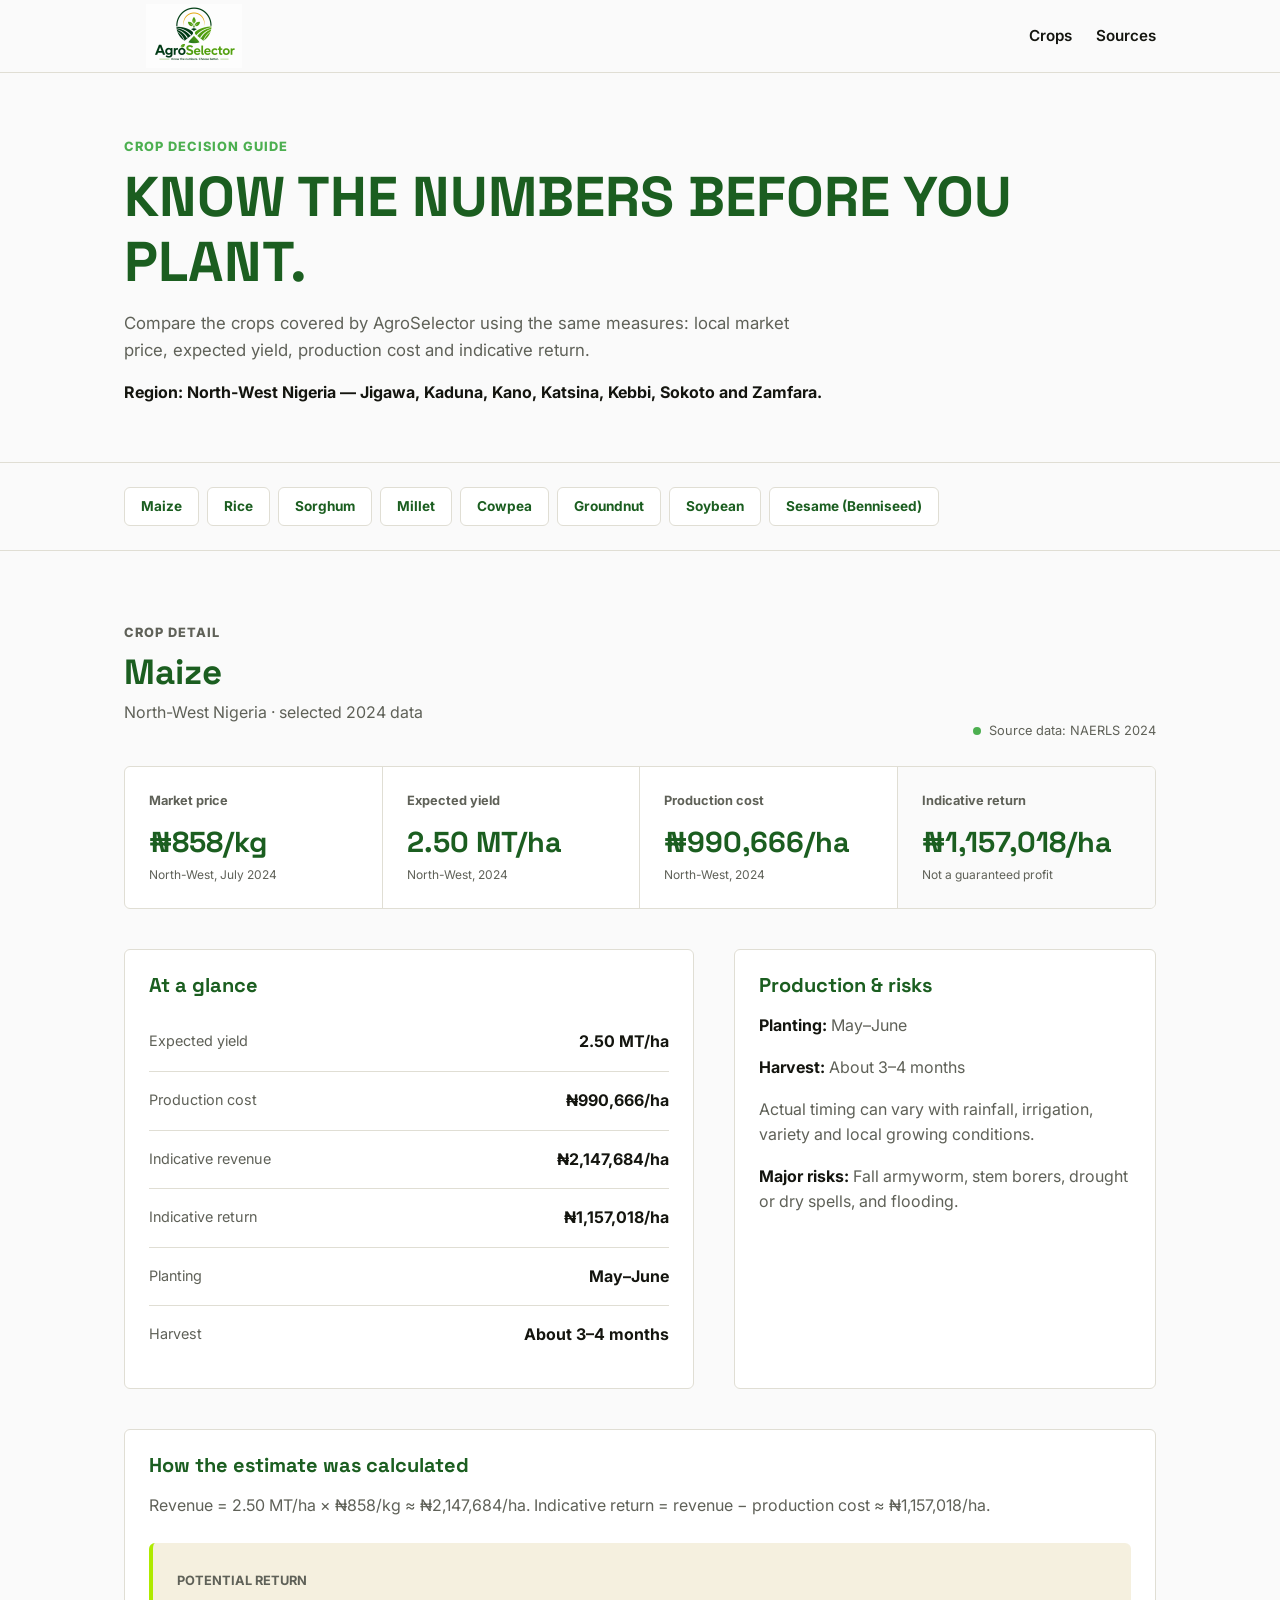
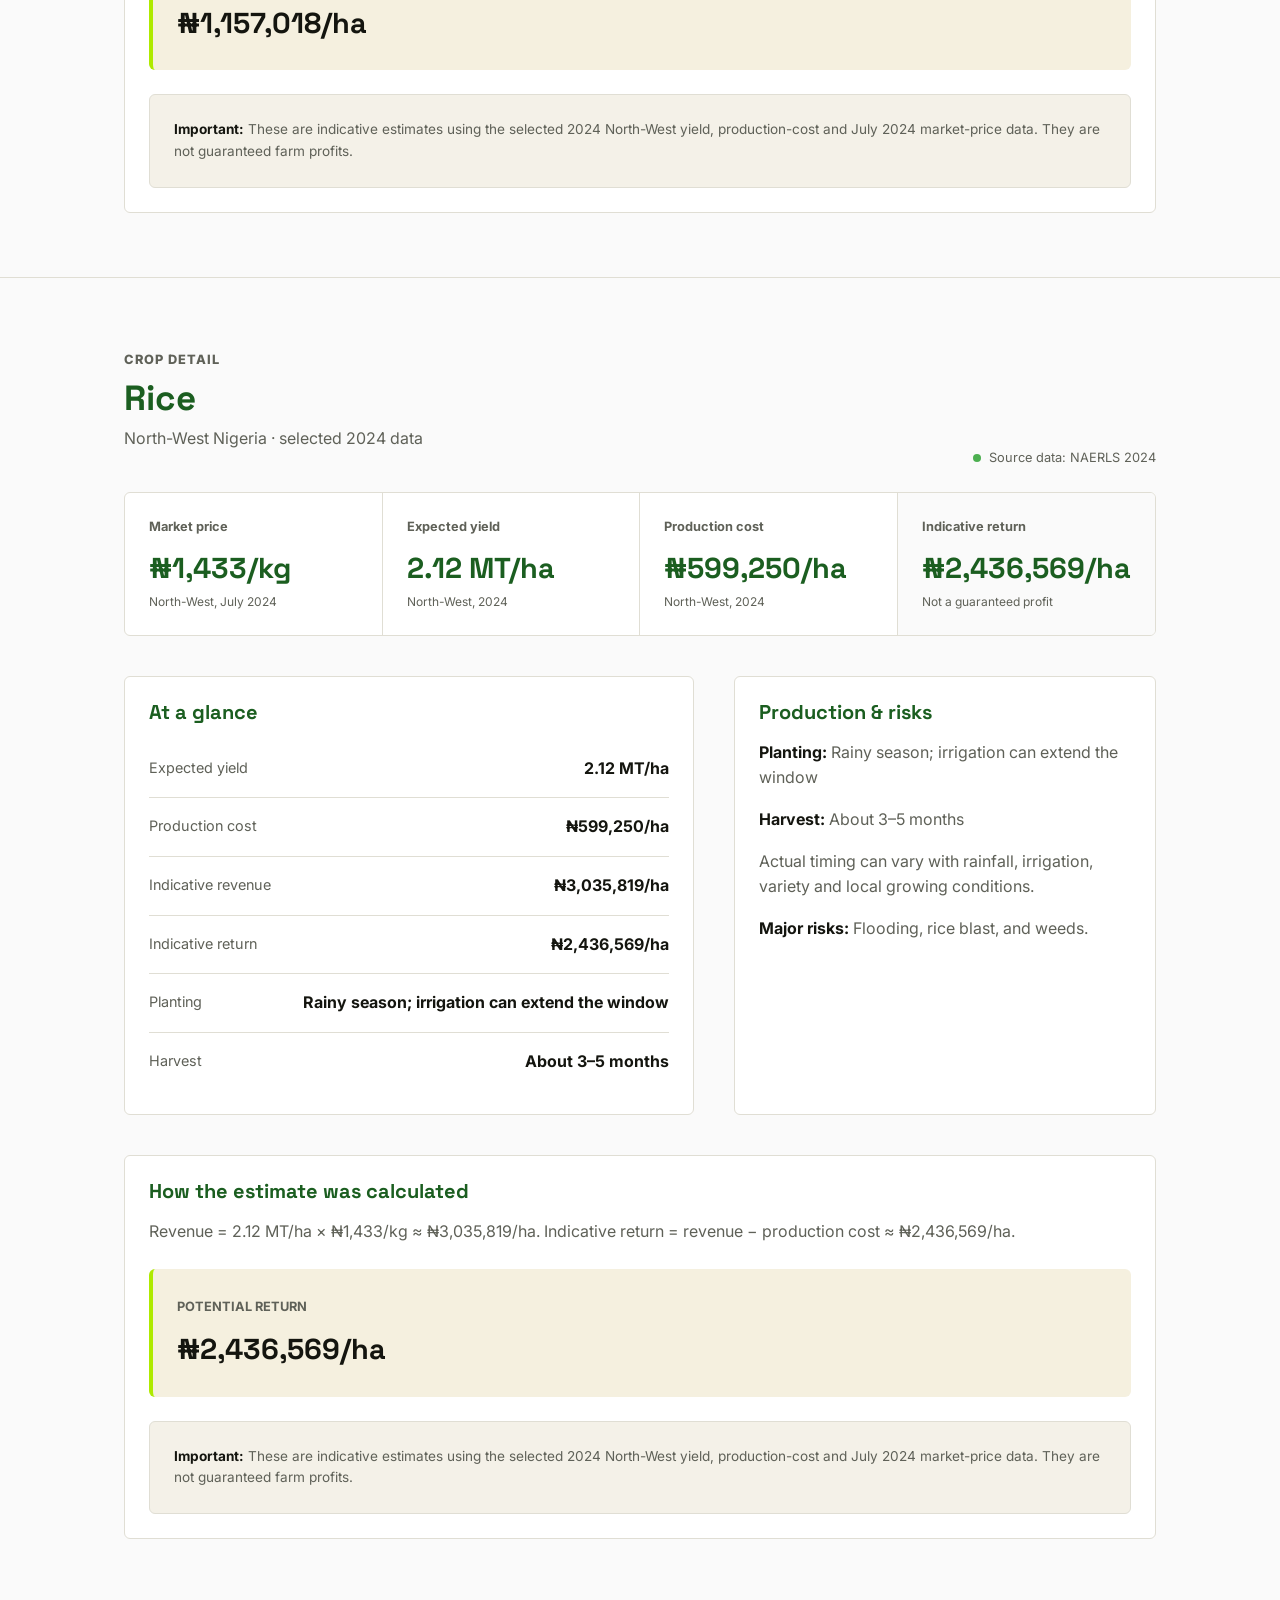
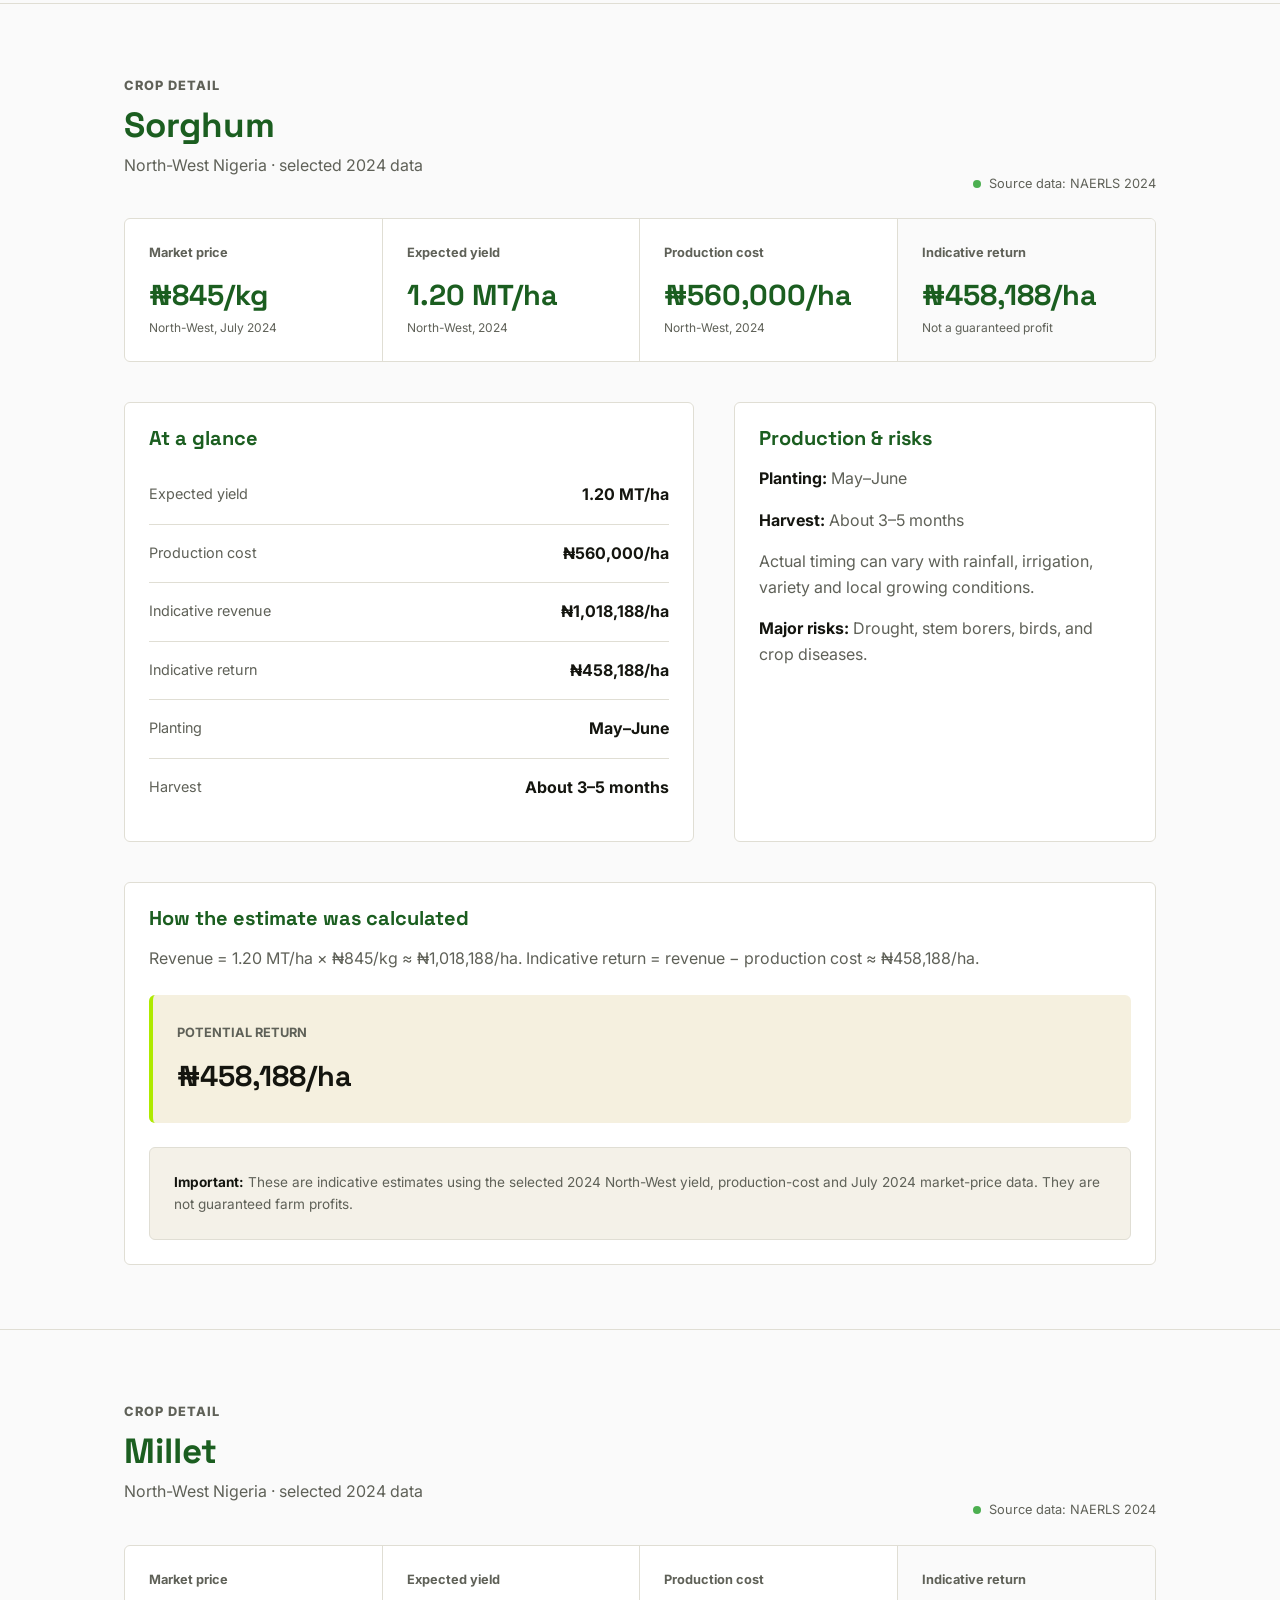
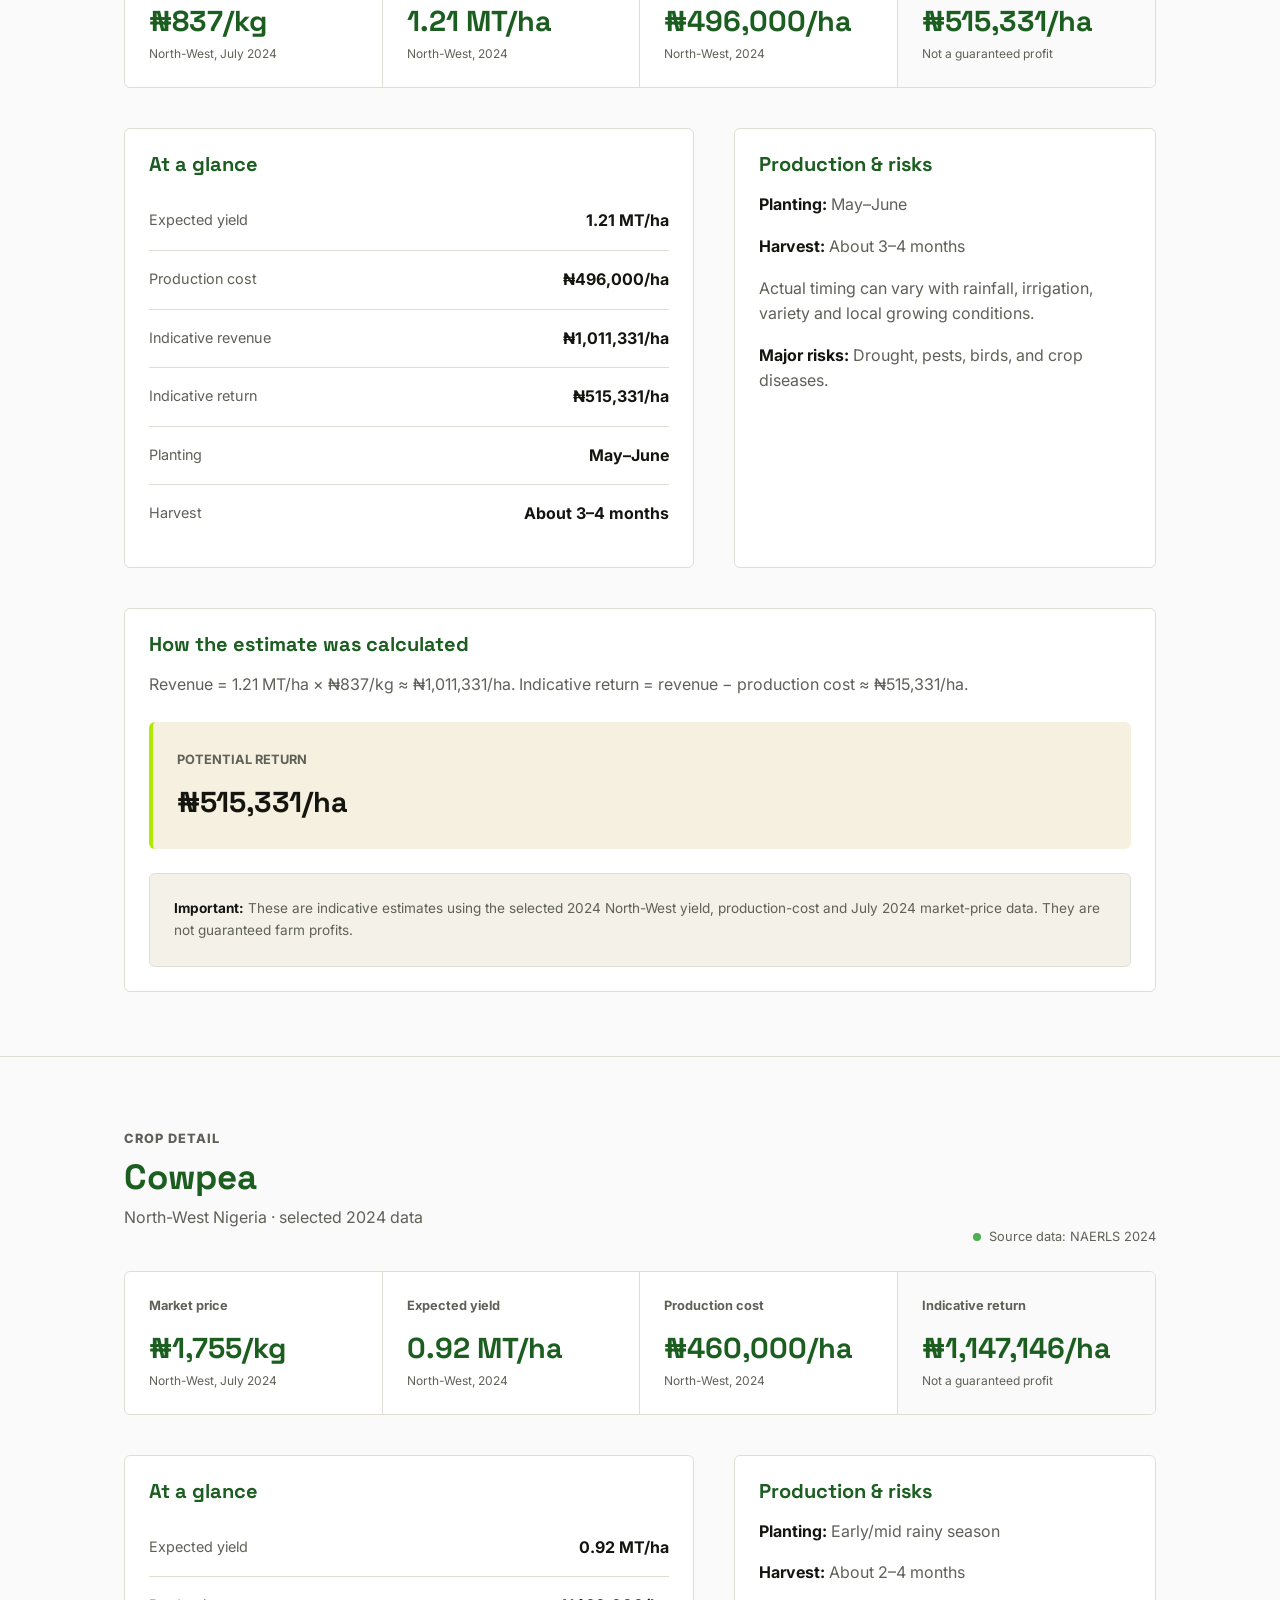
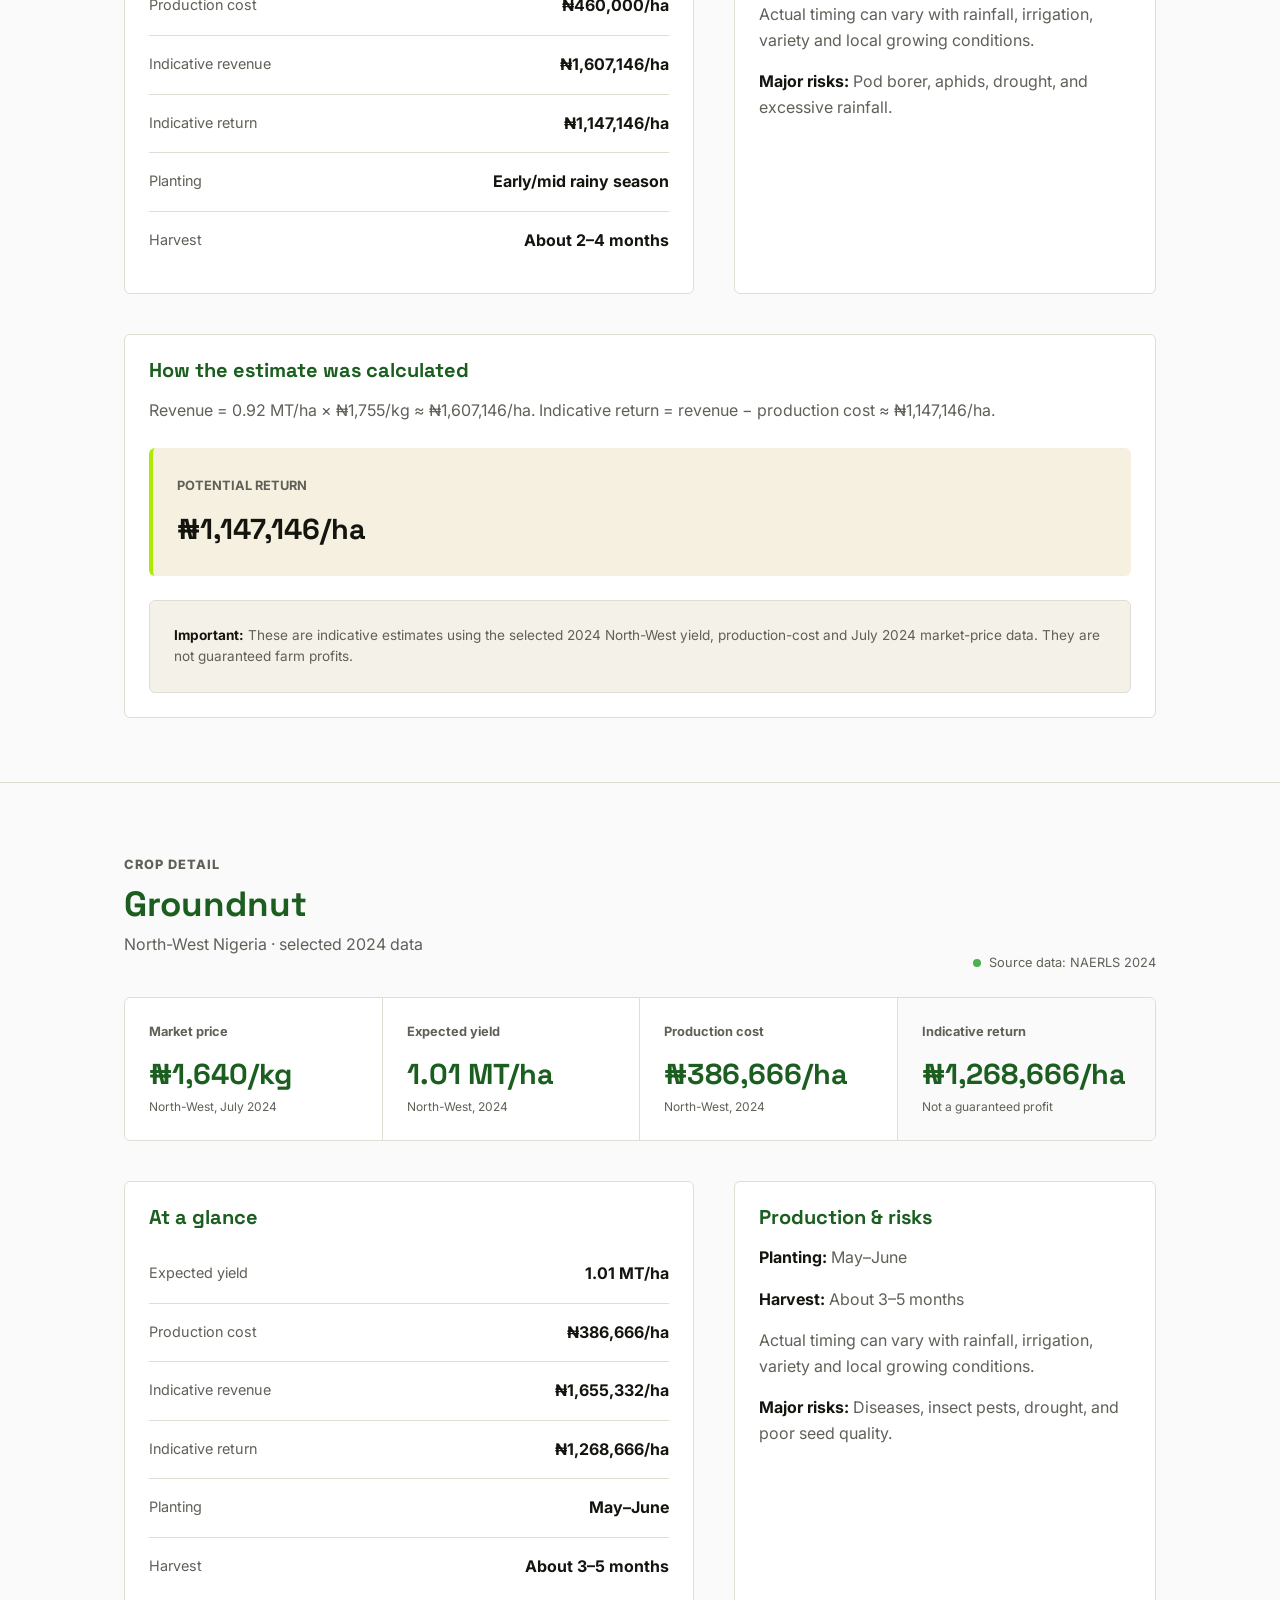
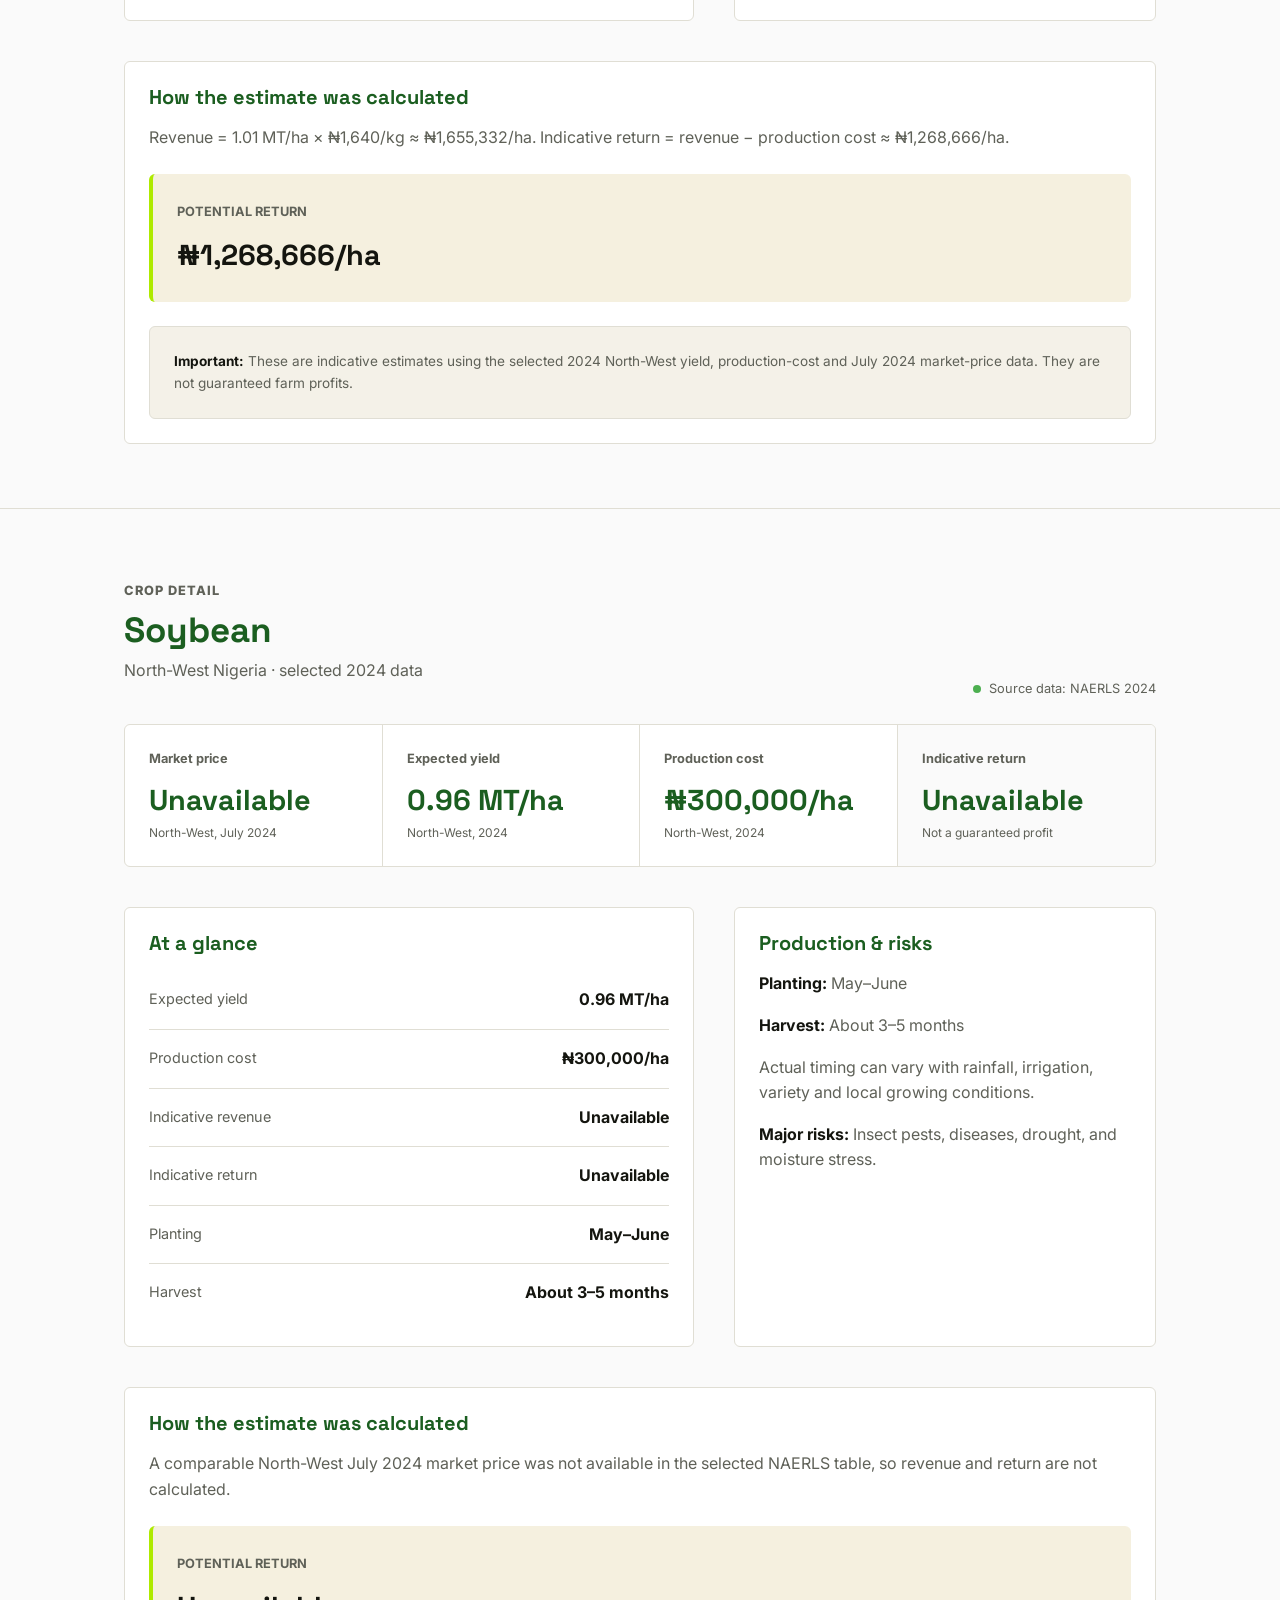
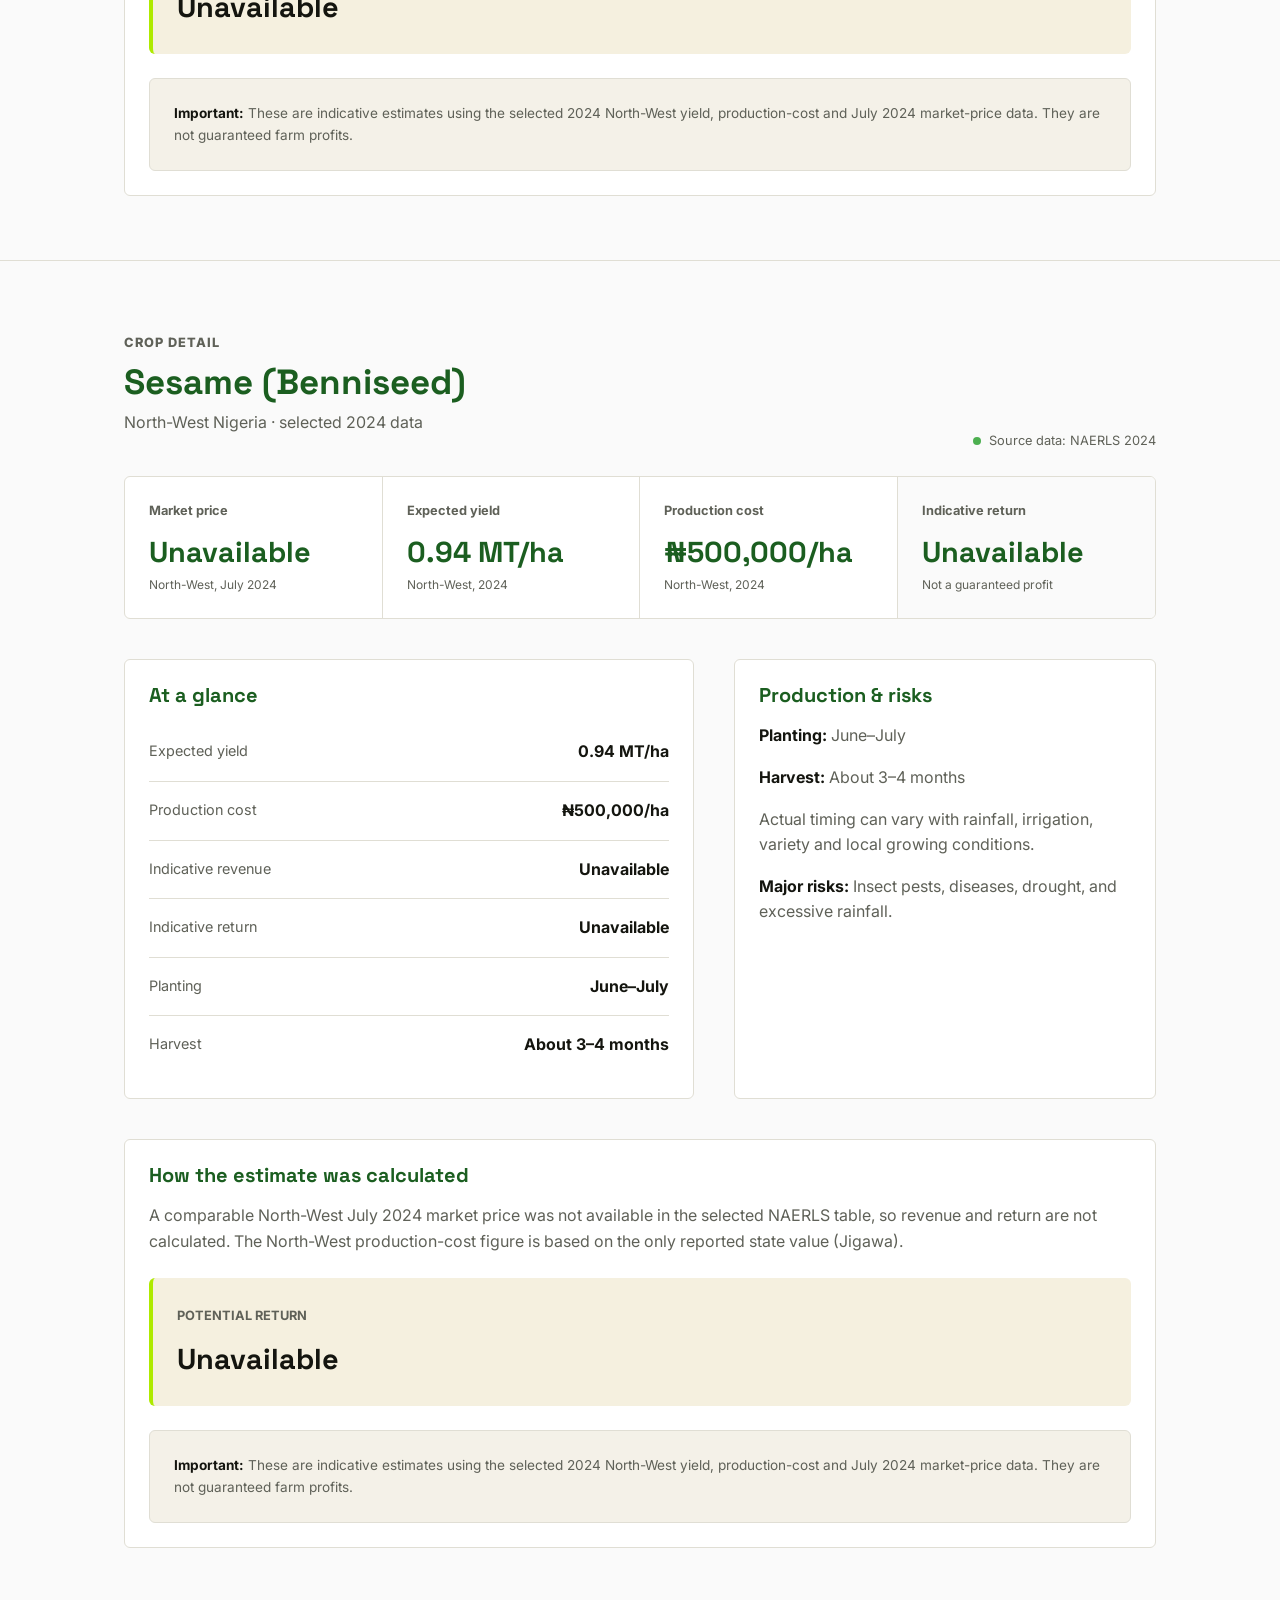
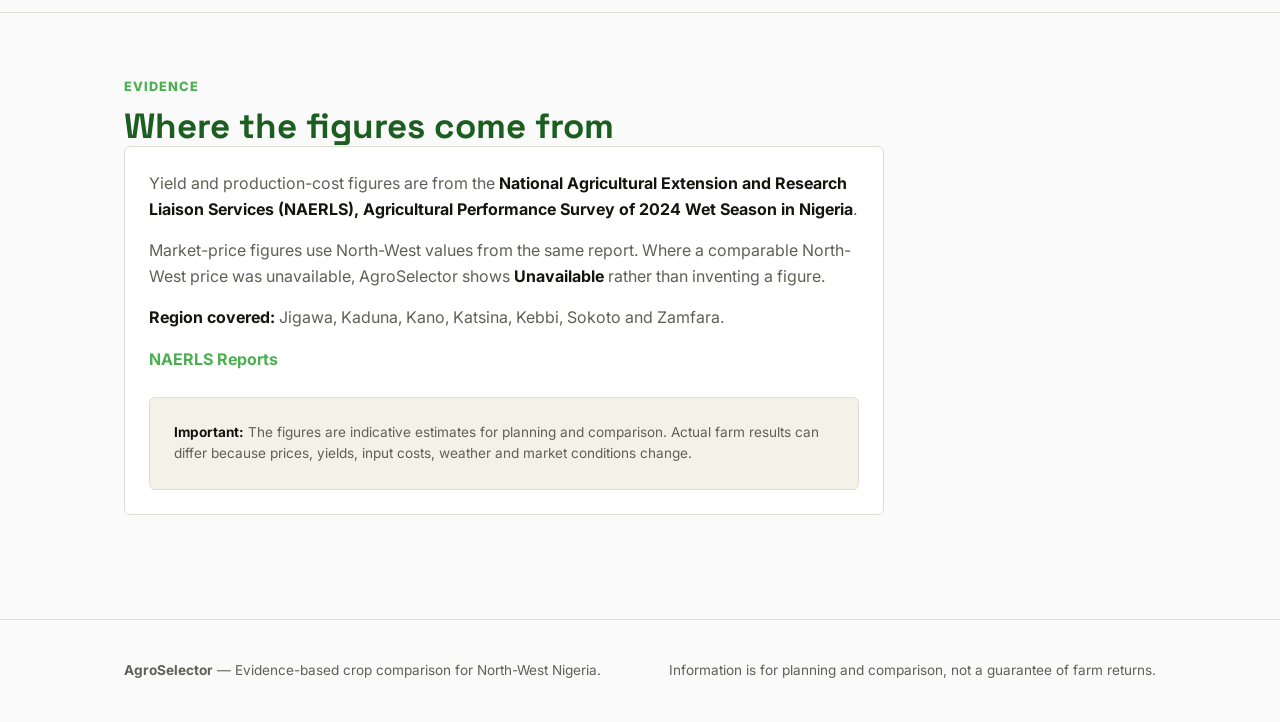
==== agroselector-crop-details.html @ aae385b4 "Add AgroSelect project files" ====
<!DOCTYPE html>
<html lang="en">
<head>
  <meta charset="UTF-8">
  <meta name="viewport" content="width=device-width, initial-scale=1.0">
  <title>AgroSelector | North-West Nigeria Crop Details</title>
  <meta name="description" content="AgroSelector crop figures for North-West Nigeria: market price, yield, production cost and indicative return.">
  <link rel="preconnect" href="https://fonts.googleapis.com">
  <link rel="preconnect" href="https://fonts.gstatic.com" crossorigin>
  <link href="https://fonts.googleapis.com/css2?family=Inter:wght@400;500;600;700&family=Space+Grotesk:wght@500;600;700&display=swap" rel="stylesheet">
  <link rel="stylesheet" href="brand.css">
  <link rel="stylesheet" href="agroselector-detail.css">
  
</head>
<body>

<header class="navbar">
  <div class="navbar-inner">
    <a href="#top" class="logo" aria-label="AgroSelector home">
      <img class="logo-image" src="logo.png" alt="AgroSelector">
    </a>
    <nav class="nav-links" aria-label="Main navigation">
      <a href="#crops">Crops</a>
      <a href="#sources">Sources</a>
    </nav>
  </div>
</header>

<main id="top">
  <section class="page-intro">
    <div class="wrap">
      <p class="eyebrow">Crop decision guide</p>
      <h1>KNOW THE NUMBERS BEFORE YOU PLANT.</h1>
      <p class="intro-copy">
        Compare the crops covered by AgroSelector using the same measures:
        local market price, expected yield, production cost and indicative return.
      </p>
      <p class="region-line">Region: North-West Nigeria — Jigawa, Kaduna, Kano, Katsina, Kebbi, Sokoto and Zamfara.</p>
    </div>
  </section>

  <nav class="crop-index" id="crops" aria-label="Crop sections">
    <div class="wrap crop-index-inner">
      <a href="#maize">Maize</a><a href="#rice">Rice</a><a href="#sorghum">Sorghum</a><a href="#millet">Millet</a><a href="#cowpea">Cowpea</a><a href="#groundnut">Groundnut</a><a href="#soybean">Soybean</a><a href="#sesame">Sesame (Benniseed)</a>
    </div>
  </nav>

  
    <section class="crop" id="maize">
      <div class="wrap">
        <div class="crop-head">
          <div>
            <p class="eyebrow">Crop detail</p>
            <h2>Maize</h2>
            <p>North-West Nigeria · selected 2024 data</p>
          </div>
          <div class="status"><span class="dot"></span>Source data: NAERLS 2024</div>
        </div>

        <div class="decision-panel" aria-label="Maize decision figures">
          <div class="metric">
            <span class="metric-label">Market price</span>
            <strong class="metric-value">₦858/kg</strong>
            <span class="metric-note">North-West, July 2024</span>
          </div>
          <div class="metric">
            <span class="metric-label">Expected yield</span>
            <strong class="metric-value">2.50 MT/ha</strong>
            <span class="metric-note">North-West, 2024</span>
          </div>
          <div class="metric">
            <span class="metric-label">Production cost</span>
            <strong class="metric-value">₦990,666/ha</strong>
            <span class="metric-note">North-West, 2024</span>
          </div>
          <div class="metric metric-return">
            <span class="metric-label">Indicative return</span>
            <strong class="metric-value">₦1,157,018/ha</strong>
            <span class="metric-note">Not a guaranteed profit</span>
          </div>
        </div>

        <div class="detail-grid">
          <article class="detail-block">
            <h3>At a glance</h3>
            <ul class="data-list">
              <li><span>Expected yield</span><strong>2.50 MT/ha</strong></li>
              <li><span>Production cost</span><strong>₦990,666/ha</strong></li>
              <li><span>Indicative revenue</span><strong>₦2,147,684/ha</strong></li>
              <li><span>Indicative return</span><strong>₦1,157,018/ha</strong></li>
              <li><span>Planting</span><strong>May–June</strong></li>
              <li><span>Harvest</span><strong>About 3–4 months</strong></li>
            </ul>
          </article>

          <article class="detail-block">
            <h3>Production & risks</h3>
            <p><strong>Planting:</strong> May–June</p>
            <p><strong>Harvest:</strong> About 3–4 months</p>
            <p>Actual timing can vary with rainfall, irrigation, variety and local growing conditions.</p>
            <p><strong>Major risks:</strong> Fall armyworm, stem borers, drought or dry spells, and flooding.</p>
          </article>
        </div>

        <article class="detail-block" style="margin-top:var(--s4)">
          <h3>How the estimate was calculated</h3>
          <p>Revenue = 2.50 MT/ha × ₦858/kg ≈ ₦2,147,684/ha. Indicative return = revenue − production cost ≈ ₦1,157,018/ha.</p>
          <div class="return-box">
            <span class="return-label">Potential return</span>
            <strong class="return-value">₦1,157,018/ha</strong>
          </div>
          <div class="notice">
            <strong>Important:</strong> These are indicative estimates using the selected 2024 North-West yield,
            production-cost and July 2024 market-price data. They are not guaranteed farm profits.
          </div>
        </article>
      </div>
    </section>
    
    <section class="crop" id="rice">
      <div class="wrap">
        <div class="crop-head">
          <div>
            <p class="eyebrow">Crop detail</p>
            <h2>Rice</h2>
            <p>North-West Nigeria · selected 2024 data</p>
          </div>
          <div class="status"><span class="dot"></span>Source data: NAERLS 2024</div>
        </div>

        <div class="decision-panel" aria-label="Rice decision figures">
          <div class="metric">
            <span class="metric-label">Market price</span>
            <strong class="metric-value">₦1,433/kg</strong>
            <span class="metric-note">North-West, July 2024</span>
          </div>
          <div class="metric">
            <span class="metric-label">Expected yield</span>
            <strong class="metric-value">2.12 MT/ha</strong>
            <span class="metric-note">North-West, 2024</span>
          </div>
          <div class="metric">
            <span class="metric-label">Production cost</span>
            <strong class="metric-value">₦599,250/ha</strong>
            <span class="metric-note">North-West, 2024</span>
          </div>
          <div class="metric metric-return">
            <span class="metric-label">Indicative return</span>
            <strong class="metric-value">₦2,436,569/ha</strong>
            <span class="metric-note">Not a guaranteed profit</span>
          </div>
        </div>

        <div class="detail-grid">
          <article class="detail-block">
            <h3>At a glance</h3>
            <ul class="data-list">
              <li><span>Expected yield</span><strong>2.12 MT/ha</strong></li>
              <li><span>Production cost</span><strong>₦599,250/ha</strong></li>
              <li><span>Indicative revenue</span><strong>₦3,035,819/ha</strong></li>
              <li><span>Indicative return</span><strong>₦2,436,569/ha</strong></li>
              <li><span>Planting</span><strong>Rainy season; irrigation can extend the window</strong></li>
              <li><span>Harvest</span><strong>About 3–5 months</strong></li>
            </ul>
          </article>

          <article class="detail-block">
            <h3>Production & risks</h3>
            <p><strong>Planting:</strong> Rainy season; irrigation can extend the window</p>
            <p><strong>Harvest:</strong> About 3–5 months</p>
            <p>Actual timing can vary with rainfall, irrigation, variety and local growing conditions.</p>
            <p><strong>Major risks:</strong> Flooding, rice blast, and weeds.</p>
          </article>
        </div>

        <article class="detail-block" style="margin-top:var(--s4)">
          <h3>How the estimate was calculated</h3>
          <p>Revenue = 2.12 MT/ha × ₦1,433/kg ≈ ₦3,035,819/ha. Indicative return = revenue − production cost ≈ ₦2,436,569/ha.</p>
          <div class="return-box">
            <span class="return-label">Potential return</span>
            <strong class="return-value">₦2,436,569/ha</strong>
          </div>
          <div class="notice">
            <strong>Important:</strong> These are indicative estimates using the selected 2024 North-West yield,
            production-cost and July 2024 market-price data. They are not guaranteed farm profits.
          </div>
        </article>
      </div>
    </section>
    
    <section class="crop" id="sorghum">
      <div class="wrap">
        <div class="crop-head">
          <div>
            <p class="eyebrow">Crop detail</p>
            <h2>Sorghum</h2>
            <p>North-West Nigeria · selected 2024 data</p>
          </div>
          <div class="status"><span class="dot"></span>Source data: NAERLS 2024</div>
        </div>

        <div class="decision-panel" aria-label="Sorghum decision figures">
          <div class="metric">
            <span class="metric-label">Market price</span>
            <strong class="metric-value">₦845/kg</strong>
            <span class="metric-note">North-West, July 2024</span>
          </div>
          <div class="metric">
            <span class="metric-label">Expected yield</span>
            <strong class="metric-value">1.20 MT/ha</strong>
            <span class="metric-note">North-West, 2024</span>
          </div>
          <div class="metric">
            <span class="metric-label">Production cost</span>
            <strong class="metric-value">₦560,000/ha</strong>
            <span class="metric-note">North-West, 2024</span>
          </div>
          <div class="metric metric-return">
            <span class="metric-label">Indicative return</span>
            <strong class="metric-value">₦458,188/ha</strong>
            <span class="metric-note">Not a guaranteed profit</span>
          </div>
        </div>

        <div class="detail-grid">
          <article class="detail-block">
            <h3>At a glance</h3>
            <ul class="data-list">
              <li><span>Expected yield</span><strong>1.20 MT/ha</strong></li>
              <li><span>Production cost</span><strong>₦560,000/ha</strong></li>
              <li><span>Indicative revenue</span><strong>₦1,018,188/ha</strong></li>
              <li><span>Indicative return</span><strong>₦458,188/ha</strong></li>
              <li><span>Planting</span><strong>May–June</strong></li>
              <li><span>Harvest</span><strong>About 3–5 months</strong></li>
            </ul>
          </article>

          <article class="detail-block">
            <h3>Production & risks</h3>
            <p><strong>Planting:</strong> May–June</p>
            <p><strong>Harvest:</strong> About 3–5 months</p>
            <p>Actual timing can vary with rainfall, irrigation, variety and local growing conditions.</p>
            <p><strong>Major risks:</strong> Drought, stem borers, birds, and crop diseases.</p>
          </article>
        </div>

        <article class="detail-block" style="margin-top:var(--s4)">
          <h3>How the estimate was calculated</h3>
          <p>Revenue = 1.20 MT/ha × ₦845/kg ≈ ₦1,018,188/ha. Indicative return = revenue − production cost ≈ ₦458,188/ha.</p>
          <div class="return-box">
            <span class="return-label">Potential return</span>
            <strong class="return-value">₦458,188/ha</strong>
          </div>
          <div class="notice">
            <strong>Important:</strong> These are indicative estimates using the selected 2024 North-West yield,
            production-cost and July 2024 market-price data. They are not guaranteed farm profits.
          </div>
        </article>
      </div>
    </section>
    
    <section class="crop" id="millet">
      <div class="wrap">
        <div class="crop-head">
          <div>
            <p class="eyebrow">Crop detail</p>
            <h2>Millet</h2>
            <p>North-West Nigeria · selected 2024 data</p>
          </div>
          <div class="status"><span class="dot"></span>Source data: NAERLS 2024</div>
        </div>

        <div class="decision-panel" aria-label="Millet decision figures">
          <div class="metric">
            <span class="metric-label">Market price</span>
            <strong class="metric-value">₦837/kg</strong>
            <span class="metric-note">North-West, July 2024</span>
          </div>
          <div class="metric">
            <span class="metric-label">Expected yield</span>
            <strong class="metric-value">1.21 MT/ha</strong>
            <span class="metric-note">North-West, 2024</span>
          </div>
          <div class="metric">
            <span class="metric-label">Production cost</span>
            <strong class="metric-value">₦496,000/ha</strong>
            <span class="metric-note">North-West, 2024</span>
          </div>
          <div class="metric metric-return">
            <span class="metric-label">Indicative return</span>
            <strong class="metric-value">₦515,331/ha</strong>
            <span class="metric-note">Not a guaranteed profit</span>
          </div>
        </div>

        <div class="detail-grid">
          <article class="detail-block">
            <h3>At a glance</h3>
            <ul class="data-list">
              <li><span>Expected yield</span><strong>1.21 MT/ha</strong></li>
              <li><span>Production cost</span><strong>₦496,000/ha</strong></li>
              <li><span>Indicative revenue</span><strong>₦1,011,331/ha</strong></li>
              <li><span>Indicative return</span><strong>₦515,331/ha</strong></li>
              <li><span>Planting</span><strong>May–June</strong></li>
              <li><span>Harvest</span><strong>About 3–4 months</strong></li>
            </ul>
          </article>

          <article class="detail-block">
            <h3>Production & risks</h3>
            <p><strong>Planting:</strong> May–June</p>
            <p><strong>Harvest:</strong> About 3–4 months</p>
            <p>Actual timing can vary with rainfall, irrigation, variety and local growing conditions.</p>
            <p><strong>Major risks:</strong> Drought, pests, birds, and crop diseases.</p>
          </article>
        </div>

        <article class="detail-block" style="margin-top:var(--s4)">
          <h3>How the estimate was calculated</h3>
          <p>Revenue = 1.21 MT/ha × ₦837/kg ≈ ₦1,011,331/ha. Indicative return = revenue − production cost ≈ ₦515,331/ha.</p>
          <div class="return-box">
            <span class="return-label">Potential return</span>
            <strong class="return-value">₦515,331/ha</strong>
          </div>
          <div class="notice">
            <strong>Important:</strong> These are indicative estimates using the selected 2024 North-West yield,
            production-cost and July 2024 market-price data. They are not guaranteed farm profits.
          </div>
        </article>
      </div>
    </section>
    
    <section class="crop" id="cowpea">
      <div class="wrap">
        <div class="crop-head">
          <div>
            <p class="eyebrow">Crop detail</p>
            <h2>Cowpea</h2>
            <p>North-West Nigeria · selected 2024 data</p>
          </div>
          <div class="status"><span class="dot"></span>Source data: NAERLS 2024</div>
        </div>

        <div class="decision-panel" aria-label="Cowpea decision figures">
          <div class="metric">
            <span class="metric-label">Market price</span>
            <strong class="metric-value">₦1,755/kg</strong>
            <span class="metric-note">North-West, July 2024</span>
          </div>
          <div class="metric">
            <span class="metric-label">Expected yield</span>
            <strong class="metric-value">0.92 MT/ha</strong>
            <span class="metric-note">North-West, 2024</span>
          </div>
          <div class="metric">
            <span class="metric-label">Production cost</span>
            <strong class="metric-value">₦460,000/ha</strong>
            <span class="metric-note">North-West, 2024</span>
          </div>
          <div class="metric metric-return">
            <span class="metric-label">Indicative return</span>
            <strong class="metric-value">₦1,147,146/ha</strong>
            <span class="metric-note">Not a guaranteed profit</span>
          </div>
        </div>

        <div class="detail-grid">
          <article class="detail-block">
            <h3>At a glance</h3>
            <ul class="data-list">
              <li><span>Expected yield</span><strong>0.92 MT/ha</strong></li>
              <li><span>Production cost</span><strong>₦460,000/ha</strong></li>
              <li><span>Indicative revenue</span><strong>₦1,607,146/ha</strong></li>
              <li><span>Indicative return</span><strong>₦1,147,146/ha</strong></li>
              <li><span>Planting</span><strong>Early/mid rainy season</strong></li>
              <li><span>Harvest</span><strong>About 2–4 months</strong></li>
            </ul>
          </article>

          <article class="detail-block">
            <h3>Production & risks</h3>
            <p><strong>Planting:</strong> Early/mid rainy season</p>
            <p><strong>Harvest:</strong> About 2–4 months</p>
            <p>Actual timing can vary with rainfall, irrigation, variety and local growing conditions.</p>
            <p><strong>Major risks:</strong> Pod borer, aphids, drought, and excessive rainfall.</p>
          </article>
        </div>

        <article class="detail-block" style="margin-top:var(--s4)">
          <h3>How the estimate was calculated</h3>
          <p>Revenue = 0.92 MT/ha × ₦1,755/kg ≈ ₦1,607,146/ha. Indicative return = revenue − production cost ≈ ₦1,147,146/ha.</p>
          <div class="return-box">
            <span class="return-label">Potential return</span>
            <strong class="return-value">₦1,147,146/ha</strong>
          </div>
          <div class="notice">
            <strong>Important:</strong> These are indicative estimates using the selected 2024 North-West yield,
            production-cost and July 2024 market-price data. They are not guaranteed farm profits.
          </div>
        </article>
      </div>
    </section>
    
    <section class="crop" id="groundnut">
      <div class="wrap">
        <div class="crop-head">
          <div>
            <p class="eyebrow">Crop detail</p>
            <h2>Groundnut</h2>
            <p>North-West Nigeria · selected 2024 data</p>
          </div>
          <div class="status"><span class="dot"></span>Source data: NAERLS 2024</div>
        </div>

        <div class="decision-panel" aria-label="Groundnut decision figures">
          <div class="metric">
            <span class="metric-label">Market price</span>
            <strong class="metric-value">₦1,640/kg</strong>
            <span class="metric-note">North-West, July 2024</span>
          </div>
          <div class="metric">
            <span class="metric-label">Expected yield</span>
            <strong class="metric-value">1.01 MT/ha</strong>
            <span class="metric-note">North-West, 2024</span>
          </div>
          <div class="metric">
            <span class="metric-label">Production cost</span>
            <strong class="metric-value">₦386,666/ha</strong>
            <span class="metric-note">North-West, 2024</span>
          </div>
          <div class="metric metric-return">
            <span class="metric-label">Indicative return</span>
            <strong class="metric-value">₦1,268,666/ha</strong>
            <span class="metric-note">Not a guaranteed profit</span>
          </div>
        </div>

        <div class="detail-grid">
          <article class="detail-block">
            <h3>At a glance</h3>
            <ul class="data-list">
              <li><span>Expected yield</span><strong>1.01 MT/ha</strong></li>
              <li><span>Production cost</span><strong>₦386,666/ha</strong></li>
              <li><span>Indicative revenue</span><strong>₦1,655,332/ha</strong></li>
              <li><span>Indicative return</span><strong>₦1,268,666/ha</strong></li>
              <li><span>Planting</span><strong>May–June</strong></li>
              <li><span>Harvest</span><strong>About 3–5 months</strong></li>
            </ul>
          </article>

          <article class="detail-block">
            <h3>Production & risks</h3>
            <p><strong>Planting:</strong> May–June</p>
            <p><strong>Harvest:</strong> About 3–5 months</p>
            <p>Actual timing can vary with rainfall, irrigation, variety and local growing conditions.</p>
            <p><strong>Major risks:</strong> Diseases, insect pests, drought, and poor seed quality.</p>
          </article>
        </div>

        <article class="detail-block" style="margin-top:var(--s4)">
          <h3>How the estimate was calculated</h3>
          <p>Revenue = 1.01 MT/ha × ₦1,640/kg ≈ ₦1,655,332/ha. Indicative return = revenue − production cost ≈ ₦1,268,666/ha.</p>
          <div class="return-box">
            <span class="return-label">Potential return</span>
            <strong class="return-value">₦1,268,666/ha</strong>
          </div>
          <div class="notice">
            <strong>Important:</strong> These are indicative estimates using the selected 2024 North-West yield,
            production-cost and July 2024 market-price data. They are not guaranteed farm profits.
          </div>
        </article>
      </div>
    </section>
    
    <section class="crop" id="soybean">
      <div class="wrap">
        <div class="crop-head">
          <div>
            <p class="eyebrow">Crop detail</p>
            <h2>Soybean</h2>
            <p>North-West Nigeria · selected 2024 data</p>
          </div>
          <div class="status"><span class="dot"></span>Source data: NAERLS 2024</div>
        </div>

        <div class="decision-panel" aria-label="Soybean decision figures">
          <div class="metric">
            <span class="metric-label">Market price</span>
            <strong class="metric-value">Unavailable</strong>
            <span class="metric-note">North-West, July 2024</span>
          </div>
          <div class="metric">
            <span class="metric-label">Expected yield</span>
            <strong class="metric-value">0.96 MT/ha</strong>
            <span class="metric-note">North-West, 2024</span>
          </div>
          <div class="metric">
            <span class="metric-label">Production cost</span>
            <strong class="metric-value">₦300,000/ha</strong>
            <span class="metric-note">North-West, 2024</span>
          </div>
          <div class="metric metric-return">
            <span class="metric-label">Indicative return</span>
            <strong class="metric-value">Unavailable</strong>
            <span class="metric-note">Not a guaranteed profit</span>
          </div>
        </div>

        <div class="detail-grid">
          <article class="detail-block">
            <h3>At a glance</h3>
            <ul class="data-list">
              <li><span>Expected yield</span><strong>0.96 MT/ha</strong></li>
              <li><span>Production cost</span><strong>₦300,000/ha</strong></li>
              <li><span>Indicative revenue</span><strong>Unavailable</strong></li>
              <li><span>Indicative return</span><strong>Unavailable</strong></li>
              <li><span>Planting</span><strong>May–June</strong></li>
              <li><span>Harvest</span><strong>About 3–5 months</strong></li>
            </ul>
          </article>

          <article class="detail-block">
            <h3>Production & risks</h3>
            <p><strong>Planting:</strong> May–June</p>
            <p><strong>Harvest:</strong> About 3–5 months</p>
            <p>Actual timing can vary with rainfall, irrigation, variety and local growing conditions.</p>
            <p><strong>Major risks:</strong> Insect pests, diseases, drought, and moisture stress.</p>
          </article>
        </div>

        <article class="detail-block" style="margin-top:var(--s4)">
          <h3>How the estimate was calculated</h3>
          <p>A comparable North-West July 2024 market price was not available in the selected NAERLS table, so revenue and return are not calculated.</p>
          <div class="return-box">
            <span class="return-label">Potential return</span>
            <strong class="return-value">Unavailable</strong>
          </div>
          <div class="notice">
            <strong>Important:</strong> These are indicative estimates using the selected 2024 North-West yield,
            production-cost and July 2024 market-price data. They are not guaranteed farm profits.
          </div>
        </article>
      </div>
    </section>
    
    <section class="crop" id="sesame">
      <div class="wrap">
        <div class="crop-head">
          <div>
            <p class="eyebrow">Crop detail</p>
            <h2>Sesame (Benniseed)</h2>
            <p>North-West Nigeria · selected 2024 data</p>
          </div>
          <div class="status"><span class="dot"></span>Source data: NAERLS 2024</div>
        </div>

        <div class="decision-panel" aria-label="Sesame (Benniseed) decision figures">
          <div class="metric">
            <span class="metric-label">Market price</span>
            <strong class="metric-value">Unavailable</strong>
            <span class="metric-note">North-West, July 2024</span>
          </div>
          <div class="metric">
            <span class="metric-label">Expected yield</span>
            <strong class="metric-value">0.94 MT/ha</strong>
            <span class="metric-note">North-West, 2024</span>
          </div>
          <div class="metric">
            <span class="metric-label">Production cost</span>
            <strong class="metric-value">₦500,000/ha</strong>
            <span class="metric-note">North-West, 2024</span>
          </div>
          <div class="metric metric-return">
            <span class="metric-label">Indicative return</span>
            <strong class="metric-value">Unavailable</strong>
            <span class="metric-note">Not a guaranteed profit</span>
          </div>
        </div>

        <div class="detail-grid">
          <article class="detail-block">
            <h3>At a glance</h3>
            <ul class="data-list">
              <li><span>Expected yield</span><strong>0.94 MT/ha</strong></li>
              <li><span>Production cost</span><strong>₦500,000/ha</strong></li>
              <li><span>Indicative revenue</span><strong>Unavailable</strong></li>
              <li><span>Indicative return</span><strong>Unavailable</strong></li>
              <li><span>Planting</span><strong>June–July</strong></li>
              <li><span>Harvest</span><strong>About 3–4 months</strong></li>
            </ul>
          </article>

          <article class="detail-block">
            <h3>Production & risks</h3>
            <p><strong>Planting:</strong> June–July</p>
            <p><strong>Harvest:</strong> About 3–4 months</p>
            <p>Actual timing can vary with rainfall, irrigation, variety and local growing conditions.</p>
            <p><strong>Major risks:</strong> Insect pests, diseases, drought, and excessive rainfall.</p>
          </article>
        </div>

        <article class="detail-block" style="margin-top:var(--s4)">
          <h3>How the estimate was calculated</h3>
          <p>A comparable North-West July 2024 market price was not available in the selected NAERLS table, so revenue and return are not calculated. The North-West production-cost figure is based on the only reported state value (Jigawa).</p>
          <div class="return-box">
            <span class="return-label">Potential return</span>
            <strong class="return-value">Unavailable</strong>
          </div>
          <div class="notice">
            <strong>Important:</strong> These are indicative estimates using the selected 2024 North-West yield,
            production-cost and July 2024 market-price data. They are not guaranteed farm profits.
          </div>
        </article>
      </div>
    </section>
    

  <section class="sources" id="sources">
    <div class="wrap">
      <p class="eyebrow">Evidence</p>
      <h2>Where the figures come from</h2>
      <div class="source-card">
        <p>
          Yield and production-cost figures are from the
          <strong>National Agricultural Extension and Research Liaison Services (NAERLS),
          Agricultural Performance Survey of 2024 Wet Season in Nigeria</strong>.
        </p>
        <p>
          Market-price figures use North-West values from the same report.
          Where a comparable North-West price was unavailable, AgroSelector shows
          <strong>Unavailable</strong> rather than inventing a figure.
        </p>
        <p>
          <strong>Region covered:</strong> Jigawa, Kaduna, Kano, Katsina, Kebbi, Sokoto and Zamfara.
        </p>
        <p>
          <a href="https://naerls.gov.ng/reports/" target="_blank" rel="noopener">
            NAERLS Reports
          </a>
        </p>
        <div class="notice">
          <strong>Important:</strong> The figures are indicative estimates for planning and comparison.
          Actual farm results can differ because prices, yields, input costs, weather and market conditions change.
        </div>
      </div>
    </div>
  </section>
</main>

<footer class="site-footer">
  <div class="wrap footer-inner">
    <p><strong>AgroSelector</strong> — Evidence-based crop comparison for North-West Nigeria.</p>
    <p>Information is for planning and comparison, not a guarantee of farm returns.</p>
  </div>
</footer>

</body>
</html>
---- brand.css ----
/*
==========================================================
 AGROSELECTOR — BRAND & UI SYSTEM
 Purpose:
 Help smallholder farmers compare crops using
 local price, yield, input cost and potential return.

 IMPORTANT:
 The POD brand variables are preserved exactly.
==========================================================
*/

/* ========================================================
   1. BRAND
======================================================== */

:root {
  /* POD BRAND SHEET — DO NOT EDIT */
  --brand:      #4CAF50;
  --brand-dark: #1B5E20;
  --accent:     #FFEB3B;
  --ink:        #14150F;
  --muted:      #5F6158;
  --paper:      #FAFAFA;
  --line:       #E0DED4;

  --display: 'Space Grotesk', sans-serif;
  --body:    'Inter', sans-serif;

  --s1: 8px;
  --s2: 16px;
  --s3: 24px;
  --s4: 40px;
  --s5: 64px;
  --s6: 96px;

  --radius: 6px;
  --wrap: 1080px;
}


/* ========================================================
   2. BASE
======================================================== */

* {
  box-sizing: border-box;
}

html {
  scroll-behavior: smooth;
}

body {
  background: var(--paper);
  color: var(--ink);
  font-family: var(--body);
  margin: 0;
  line-height: 1.6;
}

img {
  max-width: 100%;
  display: block;
}

button,
input,
select {
  font: inherit;
}

button {
  cursor: pointer;
}

a {
  color: var(--brand);
  text-decoration: none;
}

a:hover {
  color: var(--brand-dark);
}

h1,
h2,
h3 {
  font-family: var(--display);
  color: var(--brand-dark);
  margin: 0;
  line-height: 1.15;
}

h1 {
  font-size: 56px;
}

h2 {
  font-size: 35px;
}

h3 {
  font-size: 20px;
}

p {
  margin: 0 0 var(--s2);
}

.wrap {
  max-width: var(--wrap);
  margin: 0 auto;
  padding: 0 var(--s3);
}


/* ========================================================
   3. NAVIGATION
======================================================== */

.navbar {
  border-bottom: 1px solid var(--line);
  background: var(--paper);
  position: sticky;
  top: 0;
  z-index: 100;
}

.navbar-inner {
  max-width: var(--wrap);
  min-height: 72px;
  margin: 0 auto;
  padding: 0 var(--s3);

  display: flex;
  align-items: center;
  justify-content: space-between;
  gap: var(--s3);
}

.logo {
  display: flex;
  align-items: center;
  gap: var(--s1);

  color: var(--brand-dark);
  font-family: var(--display);
  font-size: 1.5rem;
  font-weight: 700;
}

.logo-mark {
  width: 38px;
  height: 38px;

  border: 2px solid var(--brand);
  border-radius: 50%;

  display: grid;
  place-items: center;

  color: var(--brand);
  font-size: 1.2rem;
}

.logo span {
  color: var(--brand);
}

.nav-links {
  display: flex;
  align-items: center;
  gap: var(--s3);
}

.nav-links a {
  color: var(--ink);
  font-size: 0.95rem;
  font-weight: 600;
}

.nav-links a:hover {
  color: var(--brand);
}


/* ========================================================
   4. HERO
======================================================== */

.hero {
  padding: var(--s6) 0 var(--s5);
}

.hero-grid {
  display: grid;
  grid-template-columns: 1.25fr 0.75fr;
  align-items: center;
  gap: var(--s5);
}

.hero h1 {
  max-width: 720px;
}

.hero h1 span {
  color: var(--brand);
}

.hero-text {
  max-width: 650px;
  margin-top: var(--s3);

  color: var(--muted);
  font-size: 1.1rem;
}

.hero-actions {
  display: flex;
  flex-wrap: wrap;
  gap: var(--s2);
  margin-top: var(--s4);
}


/* ========================================================
   5. BUTTONS
======================================================== */

.btn {
  min-height: 46px;
  padding: 0 var(--s3);

  border: 1px solid transparent;
  border-radius: var(--radius);

  display: inline-flex;
  align-items: center;
  justify-content: center;

  font-weight: 700;
  transition: 0.2s ease;
}

.btn-primary {
  background: var(--brand);
  color: white;
}

.btn-primary:hover {
  background: var(--brand-dark);
  color: white;
}

.btn-secondary {
  background: transparent;
  color: var(--brand);
  border-color: var(--brand);
}

.btn-secondary:hover {
  background: var(--brand);
  color: white;
}


/* ========================================================
   6. DECISION INTRO
======================================================== */

.section {
  padding: var(--s5) 0;
}

.section-header {
  max-width: 680px;
  margin-bottom: var(--s4);
}

.section-label {
  margin-bottom: var(--s1);

  color: var(--brand);
  font-size: 0.8rem;
  font-weight: 800;
  letter-spacing: 0.08em;
  text-transform: uppercase;
}

.section-description {
  margin-top: var(--s2);
  color: var(--muted);
}


/* ========================================================
   7. FARMER LOCATION / FILTER BAR
======================================================== */

.filter-bar {
  padding: var(--s3);

  background: white;
  border: 1px solid var(--line);
  border-radius: var(--radius);

  display: grid;
  grid-template-columns: 1fr 1fr auto;
  gap: var(--s2);

  margin-bottom: var(--s4);
}

.field {
  display: flex;
  flex-direction: column;
  gap: var(--s1);
}

.field label {
  color: var(--muted);
  font-size: 0.8rem;
  font-weight: 700;
}

.field select,
.field input {
  width: 100%;
  min-height: 44px;

  padding: 0 var(--s2);

  background: var(--paper);
  color: var(--ink);

  border: 1px solid var(--line);
  border-radius: var(--radius);

  outline: none;
}

.field select:focus,
.field input:focus {
  border-color: var(--brand);
}


/* ========================================================
   8. CROP COMPARISON CARDS
======================================================== */

.crop-grid {
  display: grid;
  grid-template-columns: repeat(3, 1fr);
  gap: var(--s3);
}

.crop-card {
  background: white;
  border: 1px solid var(--line);
  border-radius: var(--radius);

  overflow: hidden;
}

.crop-card-header {
  padding: var(--s3);

  background: var(--brand);
  color: white;
}

.crop-card-header h3 {
  color: white;
}

.crop-card-body {
  padding: var(--s3);
}

.crop-stat {
  padding: var(--s2) 0;

  border-bottom: 1px solid var(--line);

  display: flex;
  justify-content: space-between;
  gap: var(--s2);
}

.crop-stat:last-child {
  border-bottom: 0;
}

.stat-label {
  color: var(--muted);
  font-size: 0.85rem;
}

.stat-value {
  color: var(--ink);
  font-weight: 800;
  text-align: right;
}


/* ========================================================
   9. PRICE DISPLAY
======================================================== */

.price {
  color: var(--brand-dark);
  font-size: 1.35rem;
  font-weight: 800;
}

.price-unit {
  color: var(--muted);
  font-size: 0.8rem;
  font-weight: 400;
}


/* ========================================================
   10. POTENTIAL RETURN
======================================================== */

.return-box {
  margin-top: var(--s2);
  padding: var(--s3);

  background: #F5F0DF;
  border-left: 4px solid var(--accent);

  border-radius: var(--radius);
}

.return-label {
  color: var(--muted);
  font-size: 0.8rem;
  font-weight: 700;
  text-transform: uppercase;
}

.return-value {
  margin-top: var(--s1);

  color: var(--brand-dark);
  font-family: var(--display);
  font-size: 1.8rem;
  font-weight: 700;
}


/* ========================================================
   11. BEST OPTION INDICATOR
======================================================== */

.recommended {
  position: relative;
  border: 2px solid var(--brand);
}

.recommended::before {
  content: "Worth considering";

  position: absolute;
  top: 0;
  right: 0;

  padding: var(--s1) var(--s2);

  background: var(--accent);
  color: var(--ink);

  font-size: 0.7rem;
  font-weight: 800;

  border-bottom-left-radius: var(--radius);
}


/* ========================================================
   12. COMPARISON TABLE
======================================================== */

.comparison-wrapper {
  width: 100%;
  overflow-x: auto;

  background: white;
  border: 1px solid var(--line);
  border-radius: var(--radius);
}

.comparison-table {
  width: 100%;
  min-width: 720px;
  border-collapse: collapse;
}

.comparison-table th,
.comparison-table td {
  padding: var(--s2);
  border-bottom: 1px solid var(--line);
  text-align: left;
}

.comparison-table th {
  background: var(--brand);
  color: white;

  font-size: 0.85rem;
}

.comparison-table td {
  font-size: 0.9rem;
}

.comparison-table tr:last-child td {
  border-bottom: 0;
}

.comparison-table .highlight {
  font-weight: 800;
  color: var(--brand);
}


/* ========================================================
   13. INFORMATION / TRUST CARD
======================================================== */

.info-card {
  padding: var(--s3);

  background: white;
  border: 1px solid var(--line);
  border-radius: var(--radius);
}

.info-card h3 {
  margin-bottom: var(--s2);
}

.info-card p {
  color: var(--muted);
  font-size: 0.9rem;
}

.source {
  color: var(--muted);
  font-size: 0.75rem;
}

.source strong {
  color: var(--ink);
}


/* ========================================================
   14. DATA STATUS
======================================================== */

.data-status {
  display: inline-flex;
  align-items: center;
  gap: var(--s1);

  color: var(--muted);
  font-size: 0.8rem;
}

.data-dot {
  width: 8px;
  height: 8px;

  background: var(--brand);
  border-radius: 50%;
}


/* ========================================================
   15. DISCLAIMER
======================================================== */

.disclaimer {
  padding: var(--s3);

  background: #F4F1E8;
  border: 1px solid var(--line);
  border-radius: var(--radius);

  color: var(--muted);
  font-size: 0.82rem;
}

.disclaimer strong {
  color: var(--ink);
}


/* ========================================================
   16. CTA
======================================================== */

.cta {
  padding: var(--s5) var(--s3);

  background: var(--brand);
  color: white;

  border-radius: var(--radius);

  text-align: center;
}

.cta h2 {
  color: white;
}

.cta p {
  max-width: 620px;
  margin: var(--s2) auto var(--s3);

  color: #E8EEE9;
}


/* ========================================================
   17. FOOTER
======================================================== */

footer {
  margin-top: var(--s5);
  padding: var(--s4) 0;

  border-top: 1px solid var(--line);

  color: var(--muted);
  font-size: 0.85rem;
}

.footer-inner {
  display: flex;
  align-items: center;
  justify-content: space-between;
  gap: var(--s3);
}


/* ========================================================
   18. MOBILE — LOW-END PHONE FIRST
======================================================== */

@media (max-width: 800px) {

  .navbar-inner {
    min-height: 64px;
  }

  .nav-links {
    display: none;
  }

  .hero {
    padding: var(--s5) 0 var(--s4);
  }

  .hero-grid {
    grid-template-columns: 1fr;
    gap: var(--s4);
  }

  .hero-text {
    font-size: 1rem;
  }

  .hero-actions {
    flex-direction: column;
  }

  .hero-actions .btn {
    width: 100%;
  }

  .crop-grid {
    grid-template-columns: 1fr;
  }

  .filter-bar {
    grid-template-columns: 1fr;
  }

  .section {
    padding: var(--s4) 0;
  }

  .footer-inner {
    flex-direction: column;
    align-items: flex-start;
  }
}


/* ========================================================
   19. SMALL PHONE
======================================================== */

@media (max-width: 480px) {

  .wrap {
    padding: 0 var(--s2);
  }

  .navbar-inner {
    padding: 0 var(--s2);
  }

  h1 {
    font-size: 2.2rem;
  }

  h2 {
    font-size: 1.8rem;
  }

  .hero {
    padding-top: var(--s4);
  }

  .crop-card-body,
  .crop-card-header {
    padding: var(--s2);
  }

  .return-box {
    padding: var(--s2);
  }

  .return-value {
    font-size: 1.5rem;
  }
}
---- agroselector-detail.css ----
/* AGROSELECTOR — shared brand variables */
:root{
  --brand:#4CAF50;
  --brand-dark:#1B5E20;
  --accent:#FFEB3B;
  --ink:#14150F;
  --muted:#5F6158;
  --paper:#FAFAFA;
  --line:#E0DED4;

  --display:'Space Grotesk', sans-serif;
  --body:'Inter', sans-serif;

  --s1:8px; --s2:16px; --s3:24px;
  --s4:40px; --s5:64px; --s6:96px;

  --radius:6px;
  --wrap:1080px;
}

*{box-sizing:border-box}
html{scroll-behavior:smooth}
body{
  margin:0;
  background:var(--paper);
  color:var(--ink);
  font-family:var(--body);
  line-height:1.6;
}
a{color:var(--brand);text-decoration:none}
a:hover{color:var(--brand-dark)}
img{max-width:100%;display:block}
h1,h2,h3{
  margin:0;
  color:var(--brand-dark);
  font-family:var(--display);
  line-height:1.15;
}
h1{font-size:56px}
h2{font-size:35px}
h3{font-size:20px}
p{margin:0 0 var(--s2)}
.wrap{max-width:var(--wrap);margin:0 auto;padding:0 var(--s3)}

.navbar{
  color: #1B5E20;
  position:sticky;top:0;z-index:10;
  background:var(--paper);
  border-bottom:1px solid var(--line);
}
.navbar-inner{
  max-width:var(--wrap);min-height:72px;margin:0 auto;padding:0 var(--s3);
  display:flex;align-items:center;justify-content:space-between;gap:var(--s3);
}
.logo{
  display:flex;align-items:center;gap:var(--s1);
  color:var(--brand-dark);font-family:var(--display);font-size:1.5rem;font-weight:700;
}
.logo-image{width:140px;height:64px;object-fit:contain}
.logo-mark{display:none}
.nav-links{display:flex;align-items:center;gap:var(--s3)}
.nav-links a{color:var(--ink);font-size:.95rem;font-weight:600}

.page-intro{padding:var(--s5) 0 var(--s4)}
.eyebrow{
  margin-bottom:var(--s1);color:var(--brand);
  font-size:.8rem;font-weight:800;letter-spacing:.08em;text-transform:uppercase;
}
.intro-copy{max-width:700px;margin-top:var(--s2);color:var(--muted);font-size:1.05rem}
.region-line{margin-top:var(--s2);color:var(--ink);font-weight:700}

.crop-index{
  padding:var(--s3) 0;
  border-top:1px solid var(--line);
  border-bottom:1px solid var(--line);
}
.crop-index-inner{display:flex;flex-wrap:wrap;gap:var(--s1)}
.crop-index a{
  padding:var(--s1) var(--s2);
  border:1px solid var(--line);
  border-radius:var(--radius);
  background:rgb(255, 255, 255);
  color:var(--brand-dark);
  font-size:.85rem;font-weight:700;
}
.crop-index a:hover{border-color:var(--brand);background:var(--paper)}

.crop{
  scroll-margin-top:var(--s4);
  padding:var(--s5) 0;
  border-bottom:1px solid var(--line);
}
.crop-head{
  display:flex;align-items:flex-end;justify-content:space-between;
  gap:var(--s3);margin-bottom:var(--s3);
}
.crop-head p{margin-top:var(--s1);color:var(--muted)}
.status{
  display:inline-flex;align-items:center;gap:var(--s1);
  color:var(--muted);font-size:.8rem;white-space:nowrap;
}
.dot{
  width:8px;height:8px;background:var(--brand);border-radius:50%;
}

.decision-panel{
  display:grid;
  grid-template-columns:repeat(4,1fr);
  background:white;border:1px solid var(--line);border-radius:var(--radius);
  overflow:hidden;
}
.metric{
  min-height:120px;padding:var(--s3);
  display:flex;flex-direction:column;justify-content:center;
  border-right:1px solid var(--line);
}
.metric:last-child{border-right:0}
.metric-label{color:var(--muted);font-size:.8rem;font-weight:700}
.metric-value{
  margin-top:var(--s1);color:var(--brand-dark);
  font-family:var(--display);font-size:1.8rem;font-weight:700;
}
.metric-note{color:var(--muted);font-size:.75rem}
.metric-return{background:var(--paper)}

.detail-grid{
  display:grid;
  grid-template-columns:1.15fr .85fr;
  gap:var(--s4);
  margin-top:var(--s4);
}
.detail-block{
  background:rgb(255, 255, 255);border:1px solid var(--line);border-radius:var(--radius);
  padding:var(--s3);
}
.detail-block h3{margin-bottom:var(--s2)}
.detail-block p:last-child{margin-bottom:0}
.detail-block p{color:var(--muted)}
.detail-block strong{color:var(--ink)}

.data-list{margin:0;padding:0;list-style:none}
.data-list li{
  display:flex;justify-content:space-between;gap:var(--s3);
  padding:var(--s2) 0;border-bottom:1px solid var(--line);
}
.data-list li:last-child{border-bottom:0}
.data-list span{color:var(--muted);font-size:.9rem}
.data-list strong{text-align:right;color:var(--ink)}

.return-box{
  margin-top:var(--s3);padding:var(--s3);
  background:#F5F0DF;border-left:4px solid #AEEA00;
  border-radius:var(--radius);
}
.return-label{
  color:var(--muted);font-size:.8rem;font-weight:700;
  text-transform:uppercase;
}
.return-value{
  display:block;margin-top:var(--s1);
  color:var(--brand-dark);font-family:var(--display);
  font-size:1.8rem;font-weight:700;
}

.notice{
  margin-top:var(--s3);padding:var(--s3);
  background:#F4F1E8;border:1px solid var(--line);
  border-radius:var(--radius);color:var(--muted);font-size:.85rem;
}
.notice strong{color:var(--ink)}

.sources{
  padding:var(--s5) 0;
}
.source-card{
  max-width:760px;padding:var(--s3);
  background:white;border:1px solid var(--line);border-radius:var(--radius);
}
.source-card p{color:var(--muted)}
.source-card strong{color:var(--ink)}
.source-card a{font-weight:700}

.site-footer{
  margin-top:var(--s4);padding:var(--s4) 0;
  border-top:1px solid var(--line);color:var(--muted);font-size:.85rem;
}
.footer-inner{
  display:flex;justify-content:space-between;align-items:center;gap:var(--s3);
}
.footer-inner p{margin:0}

@media(max-width:800px){
  .nav-links{display:none}
  .page-intro{padding:var(--s4) 0}
  .decision-panel{grid-template-columns:1fr 1fr}
  .metric:nth-child(2){border-right:0}
  .metric:nth-child(-n+2){border-bottom:1px solid var(--line)}
  .detail-grid{grid-template-columns:1fr}
  .crop-head{align-items:flex-start;flex-direction:column}
}
@media(max-width:480px){
  .wrap{padding:0 var(--s2)}
  .navbar-inner{padding:0 var(--s2)}
  h1{font-size:40px}
  h2{font-size:30px}
  .decision-panel{grid-template-columns:1fr}
  .metric{border-right:0!important;border-bottom:1px solid var(--line)!important}
  .metric:last-child{border-bottom:0!important}
  .metric-value{font-size:1.6rem}
  .crop{padding:var(--s4) 0}
  .data-list li{align-items:flex-start;flex-direction:column;gap:var(--s1)}
  .data-list strong{text-align:left}
  .footer-inner{align-items:flex-start;flex-direction:column}
}
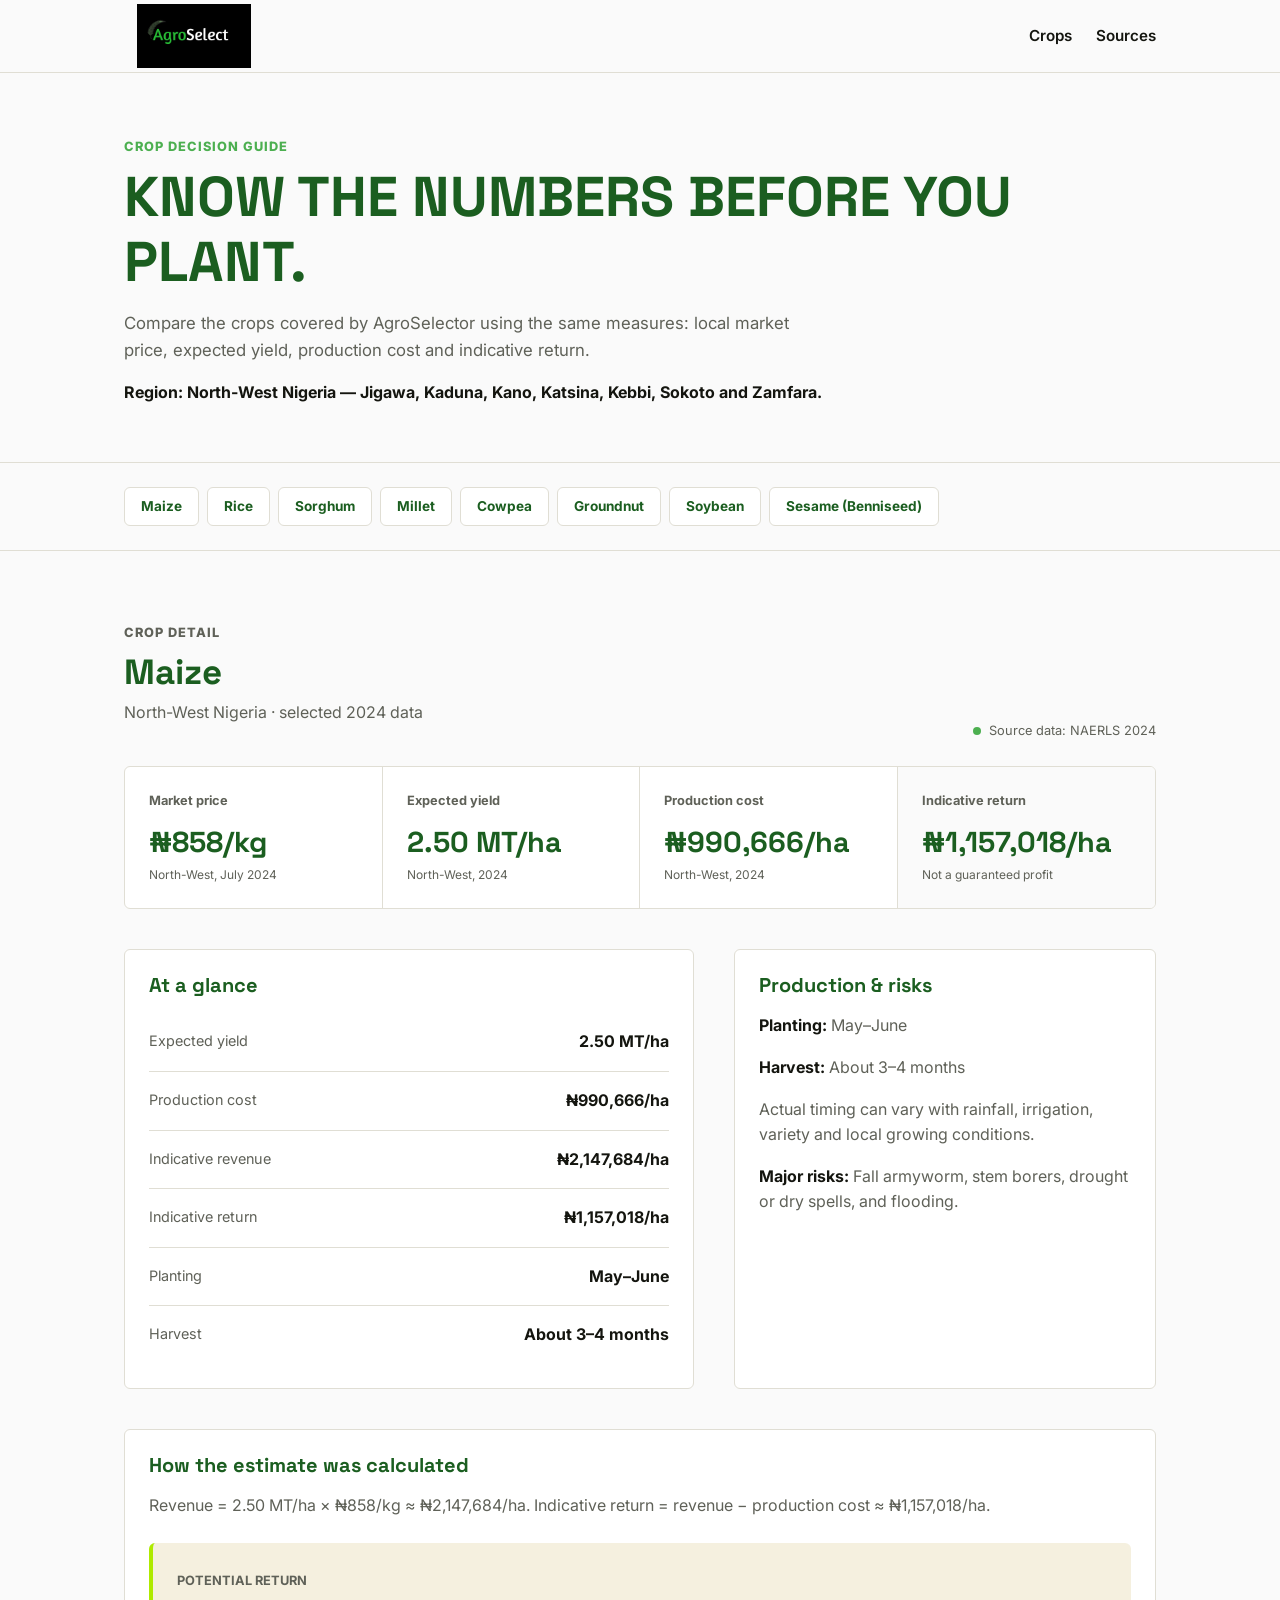
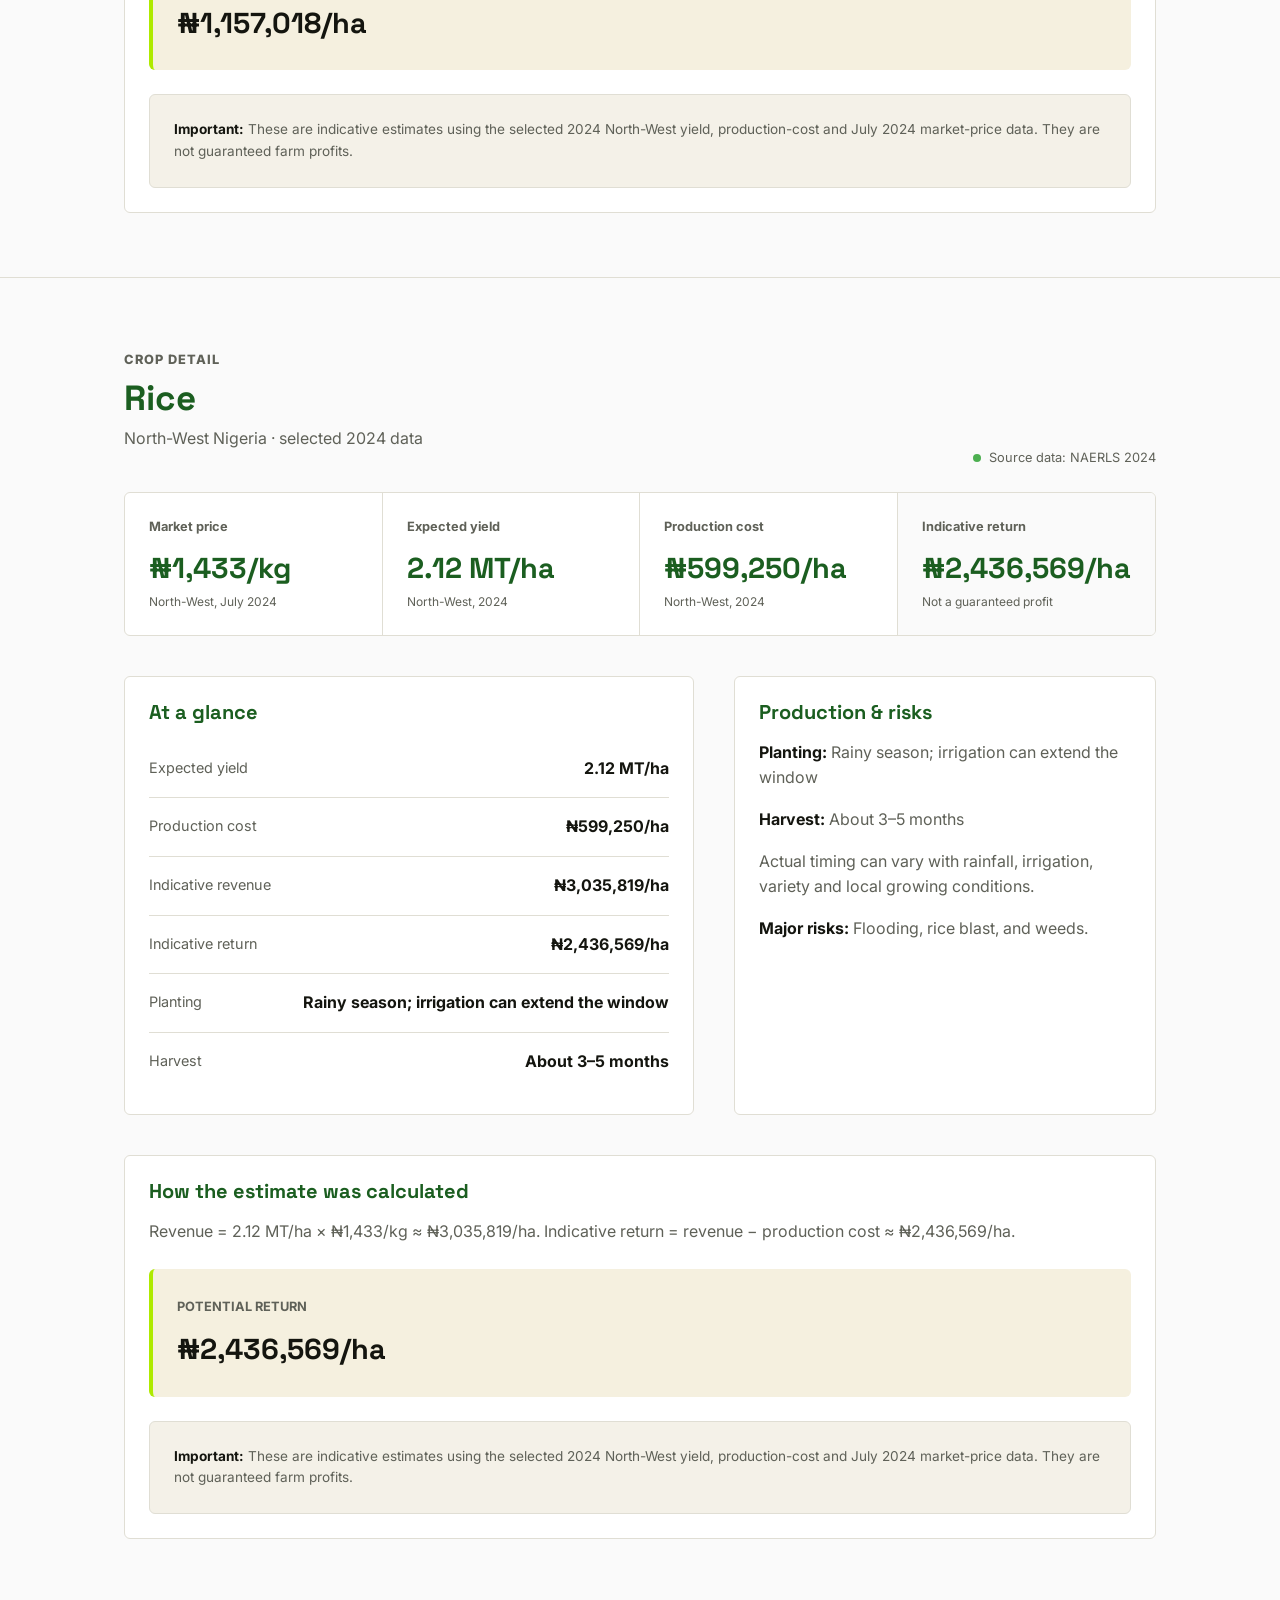
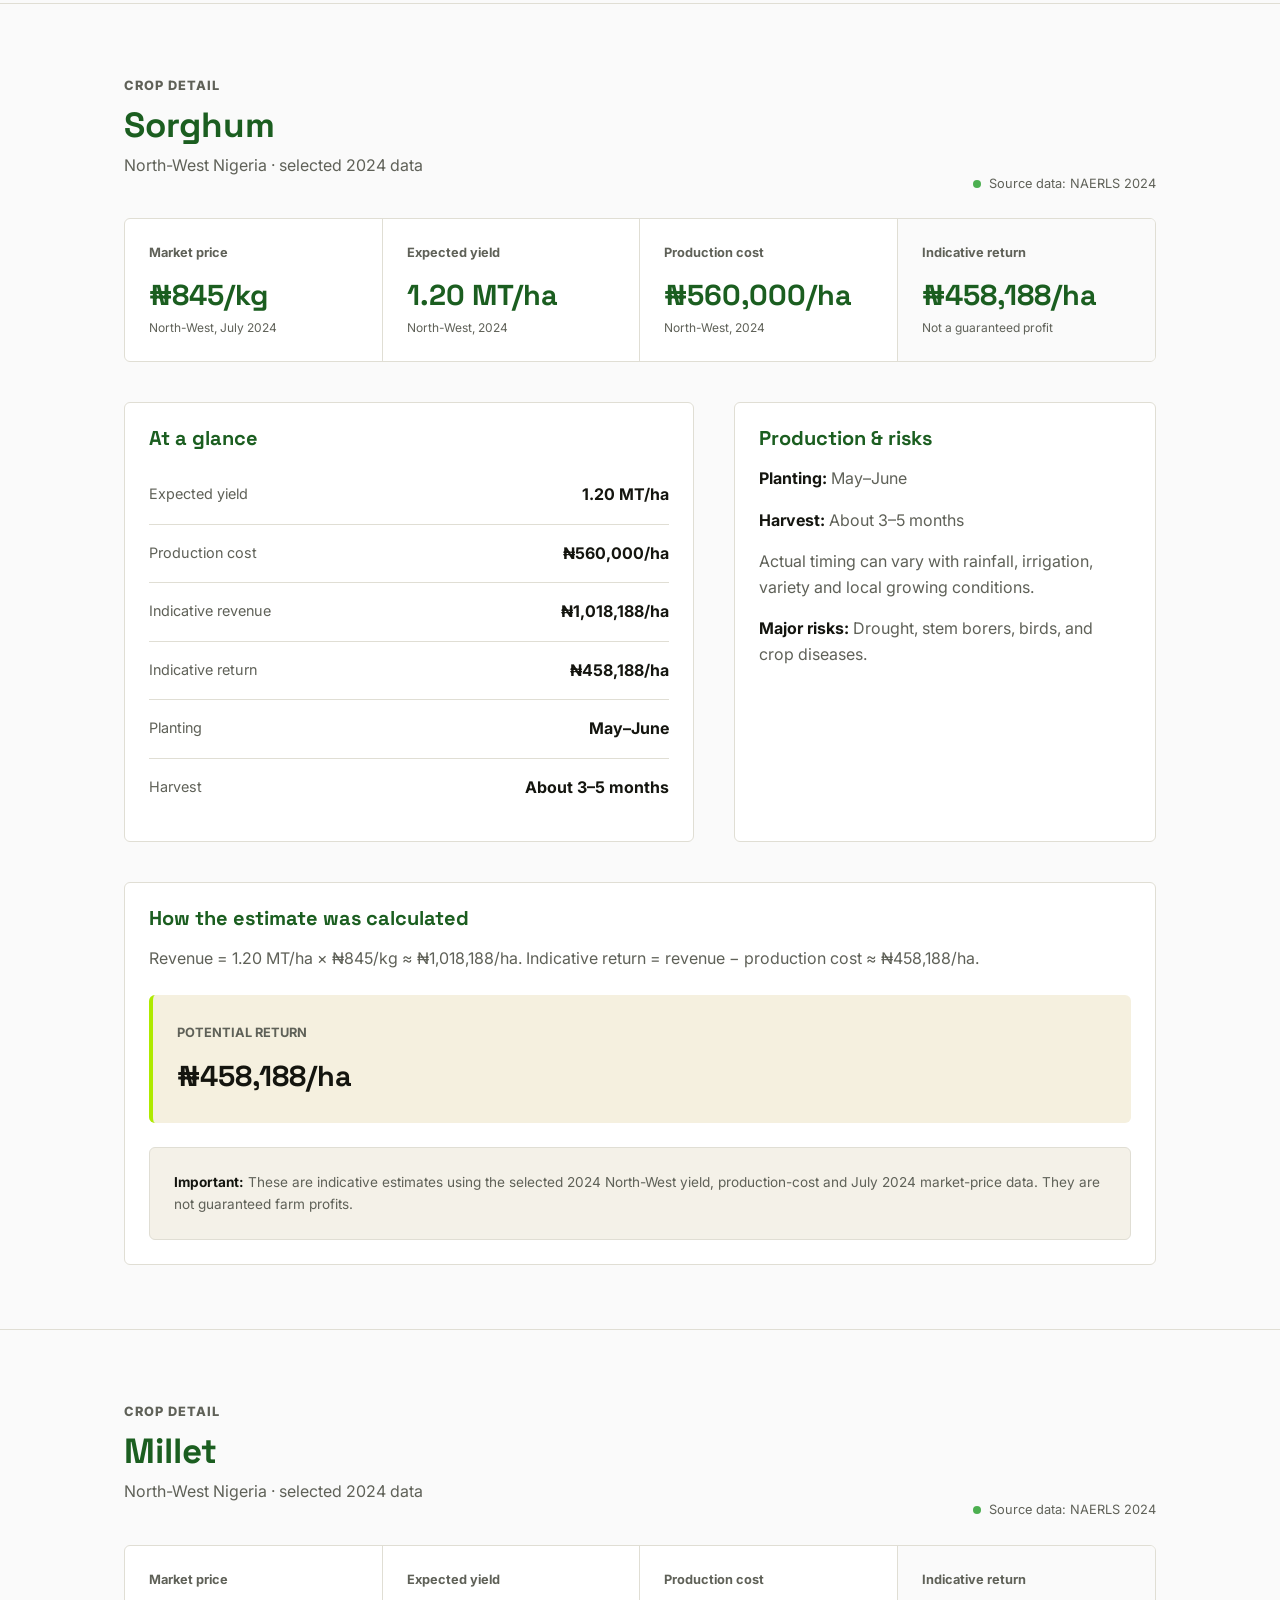
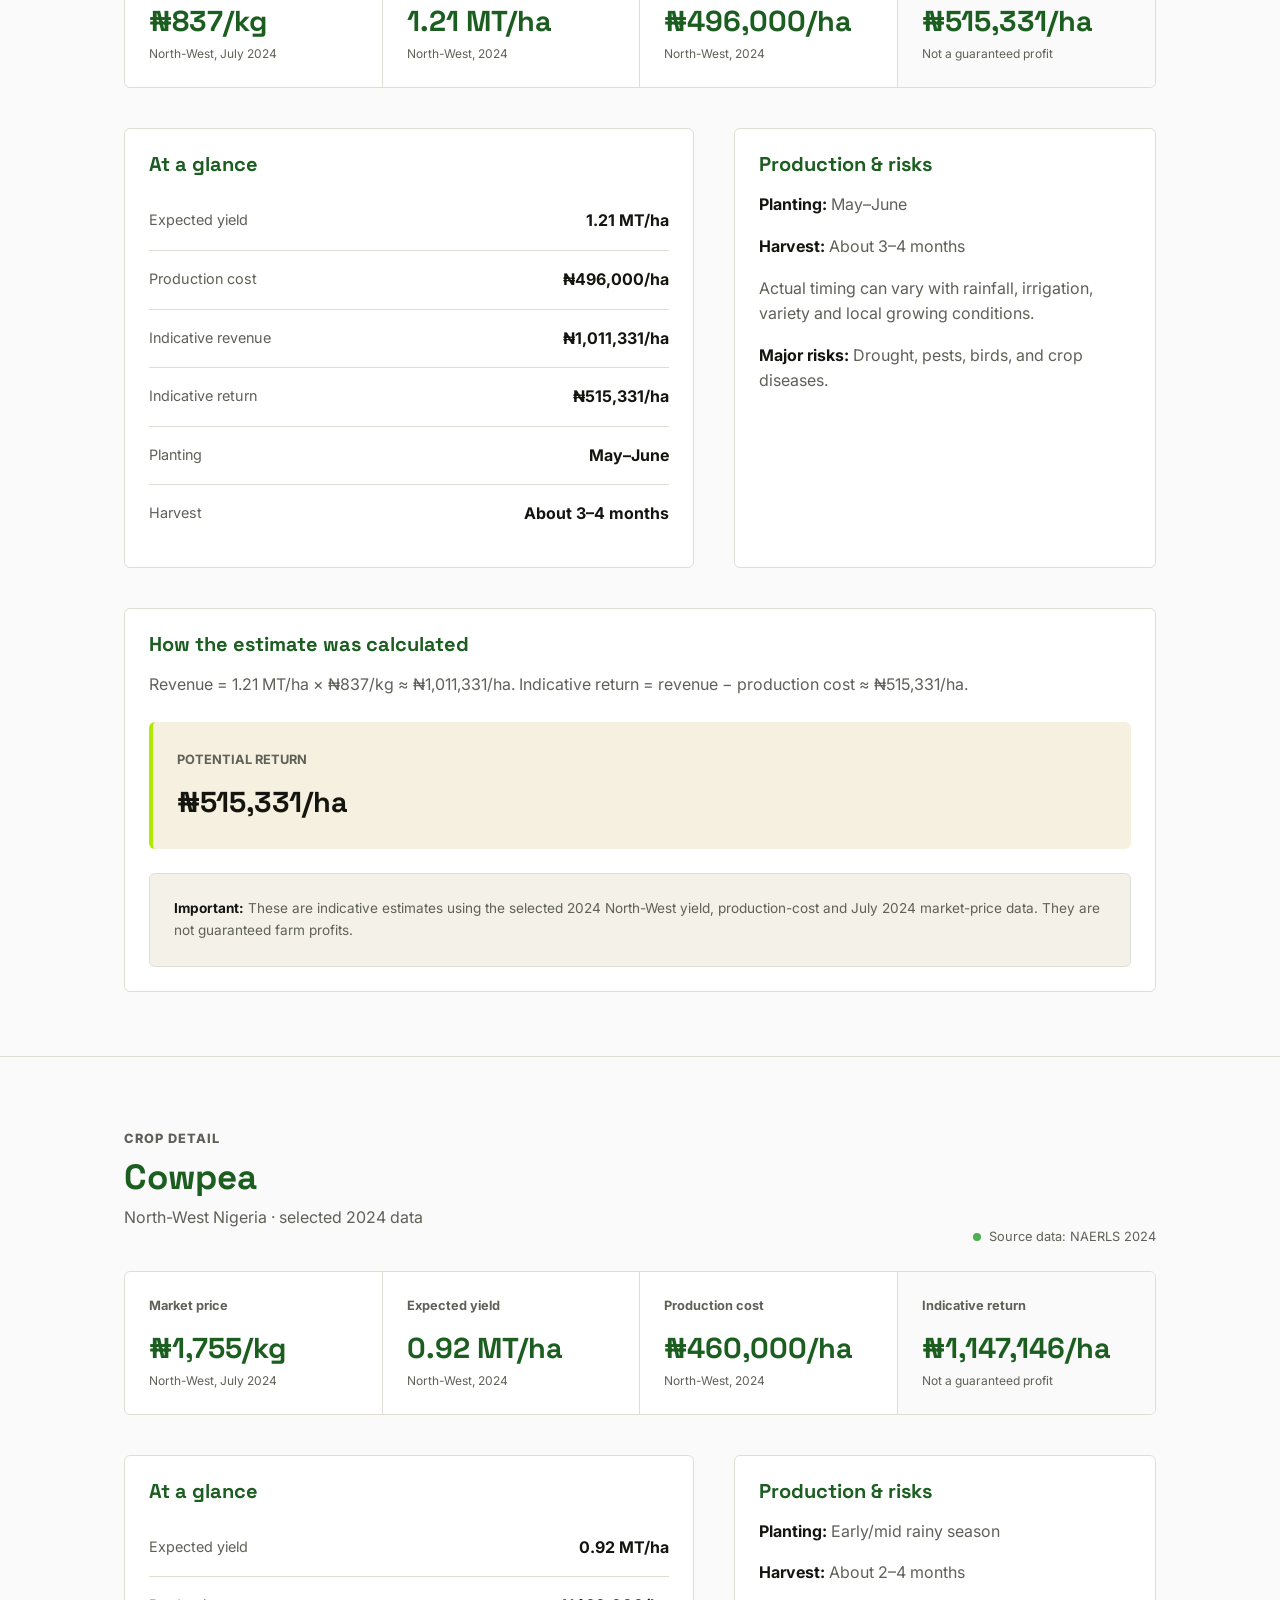
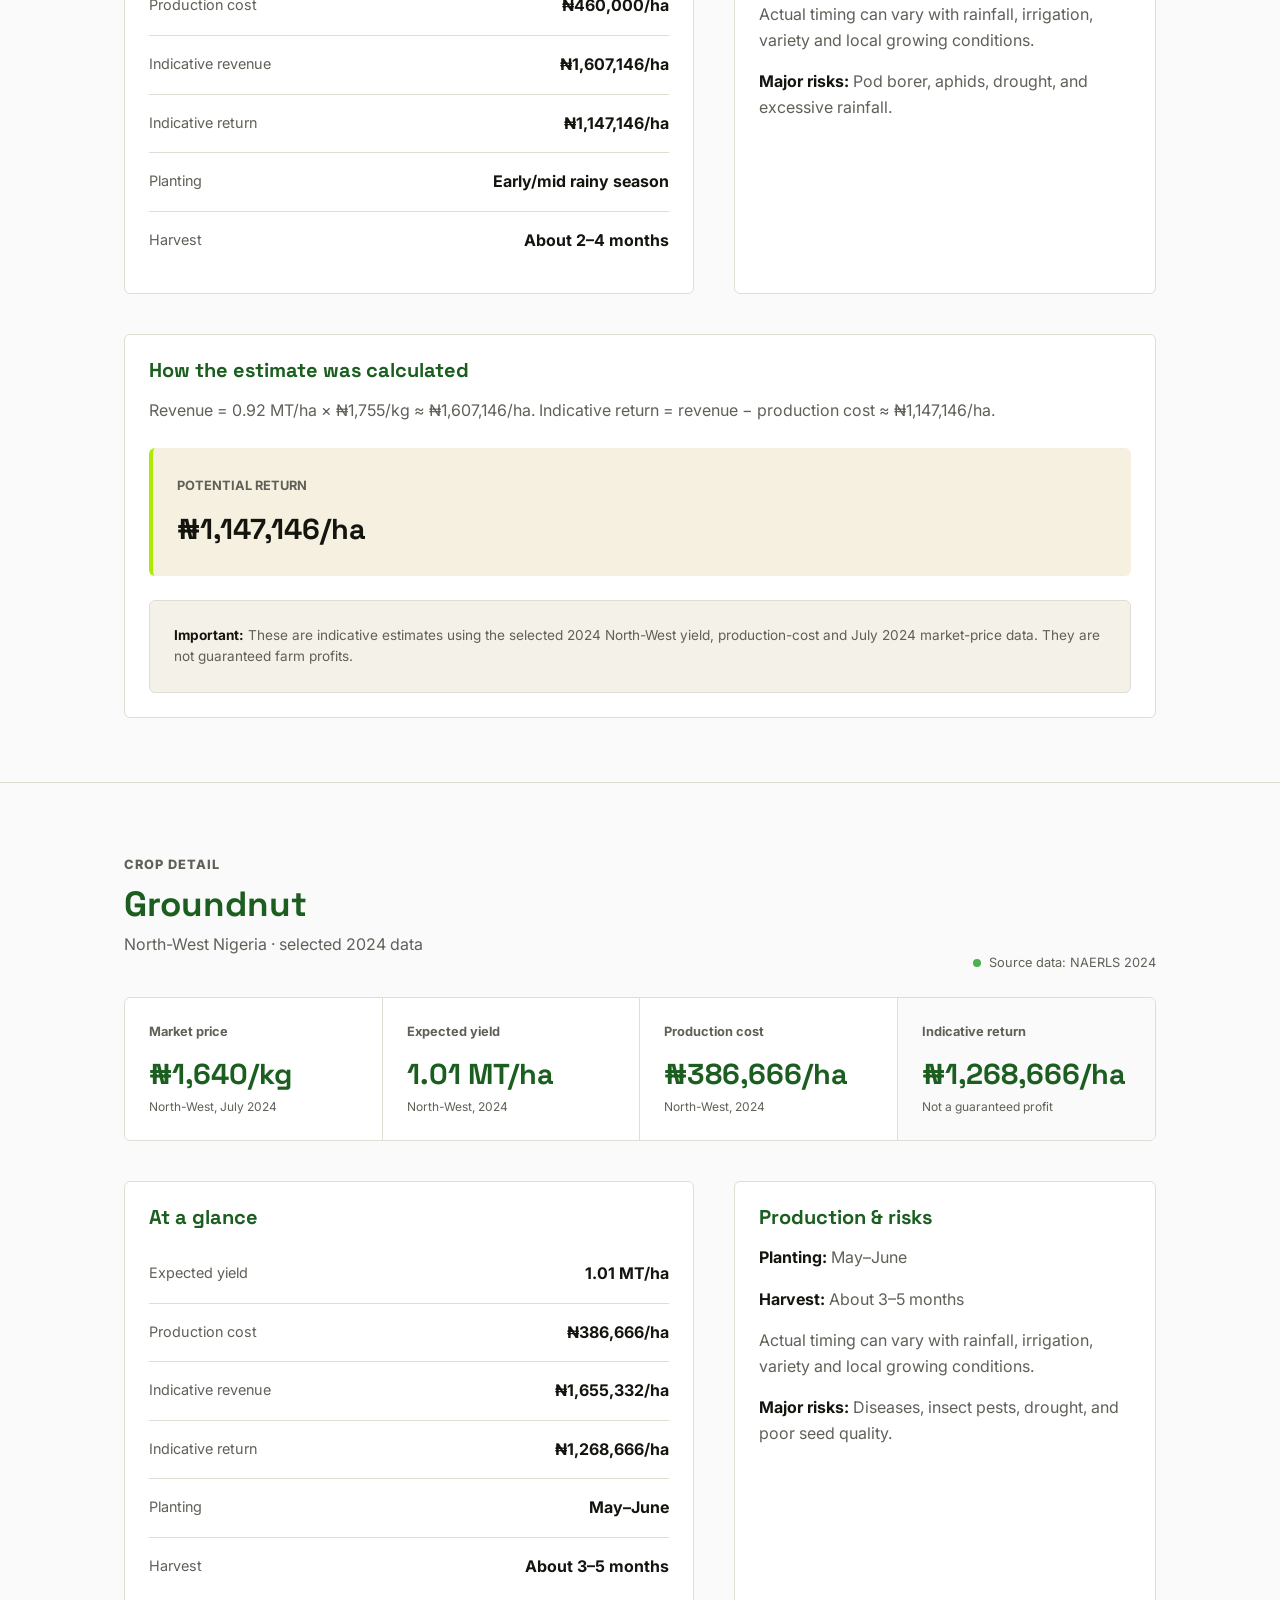
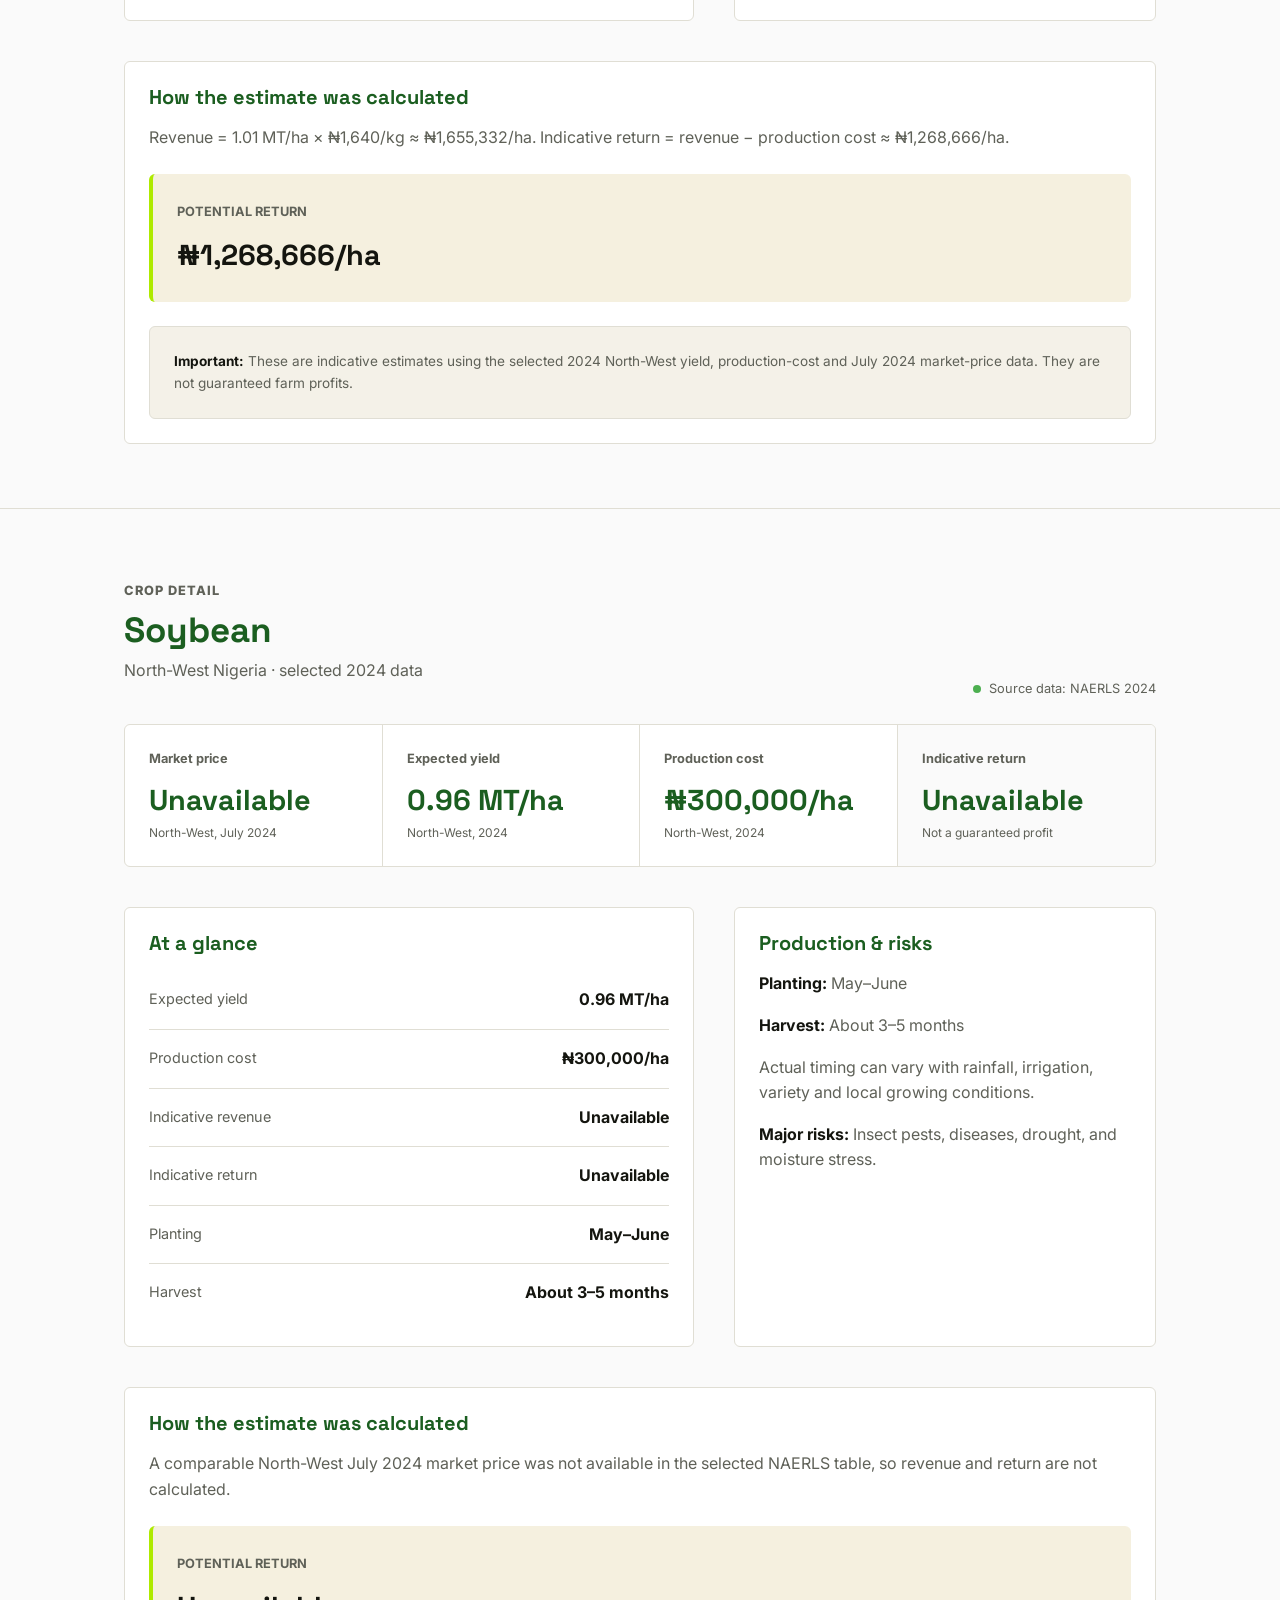
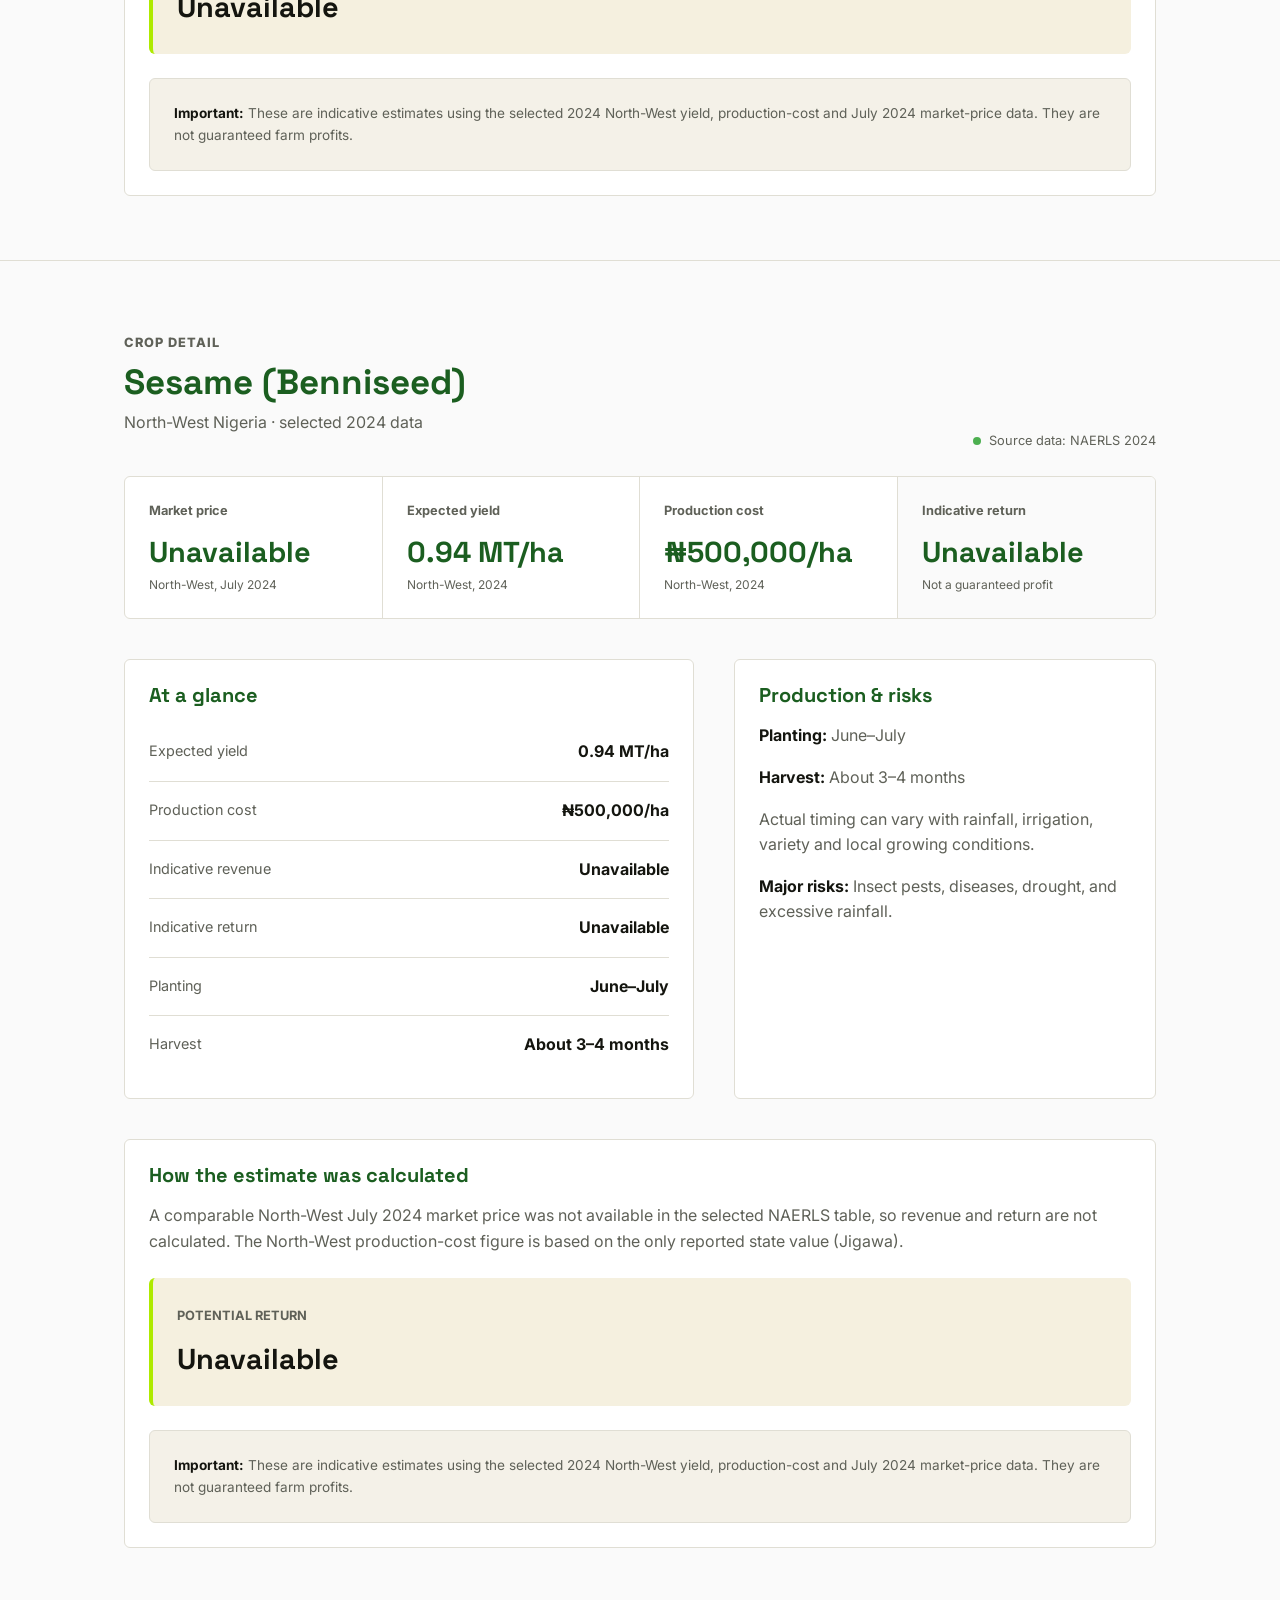
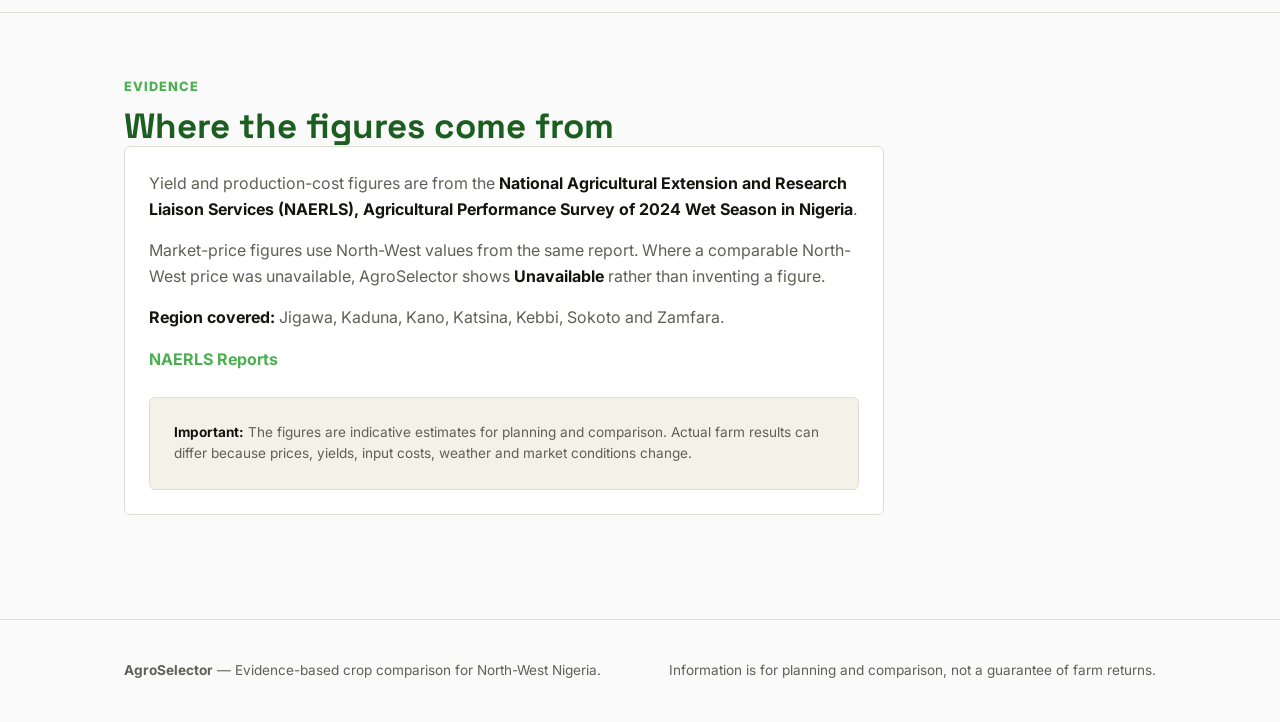
==== commit 9b45dc3a: "Use AGS logo across pages" ====
--- a/agroselector-crop-details.html
+++ b/agroselector-crop-details.html
@@ -17,7 +17,7 @@
 <header class="navbar">
   <div class="navbar-inner">
     <a href="#top" class="logo" aria-label="AgroSelector home">
-      <img class="logo-image" src="logo.png" alt="AgroSelector">
+      <img class="logo-image" src="AGS-logo.jpeg" alt="AgroSelector">
     </a>
     <nav class="nav-links" aria-label="Main navigation">
       <a href="#crops">Crops</a>
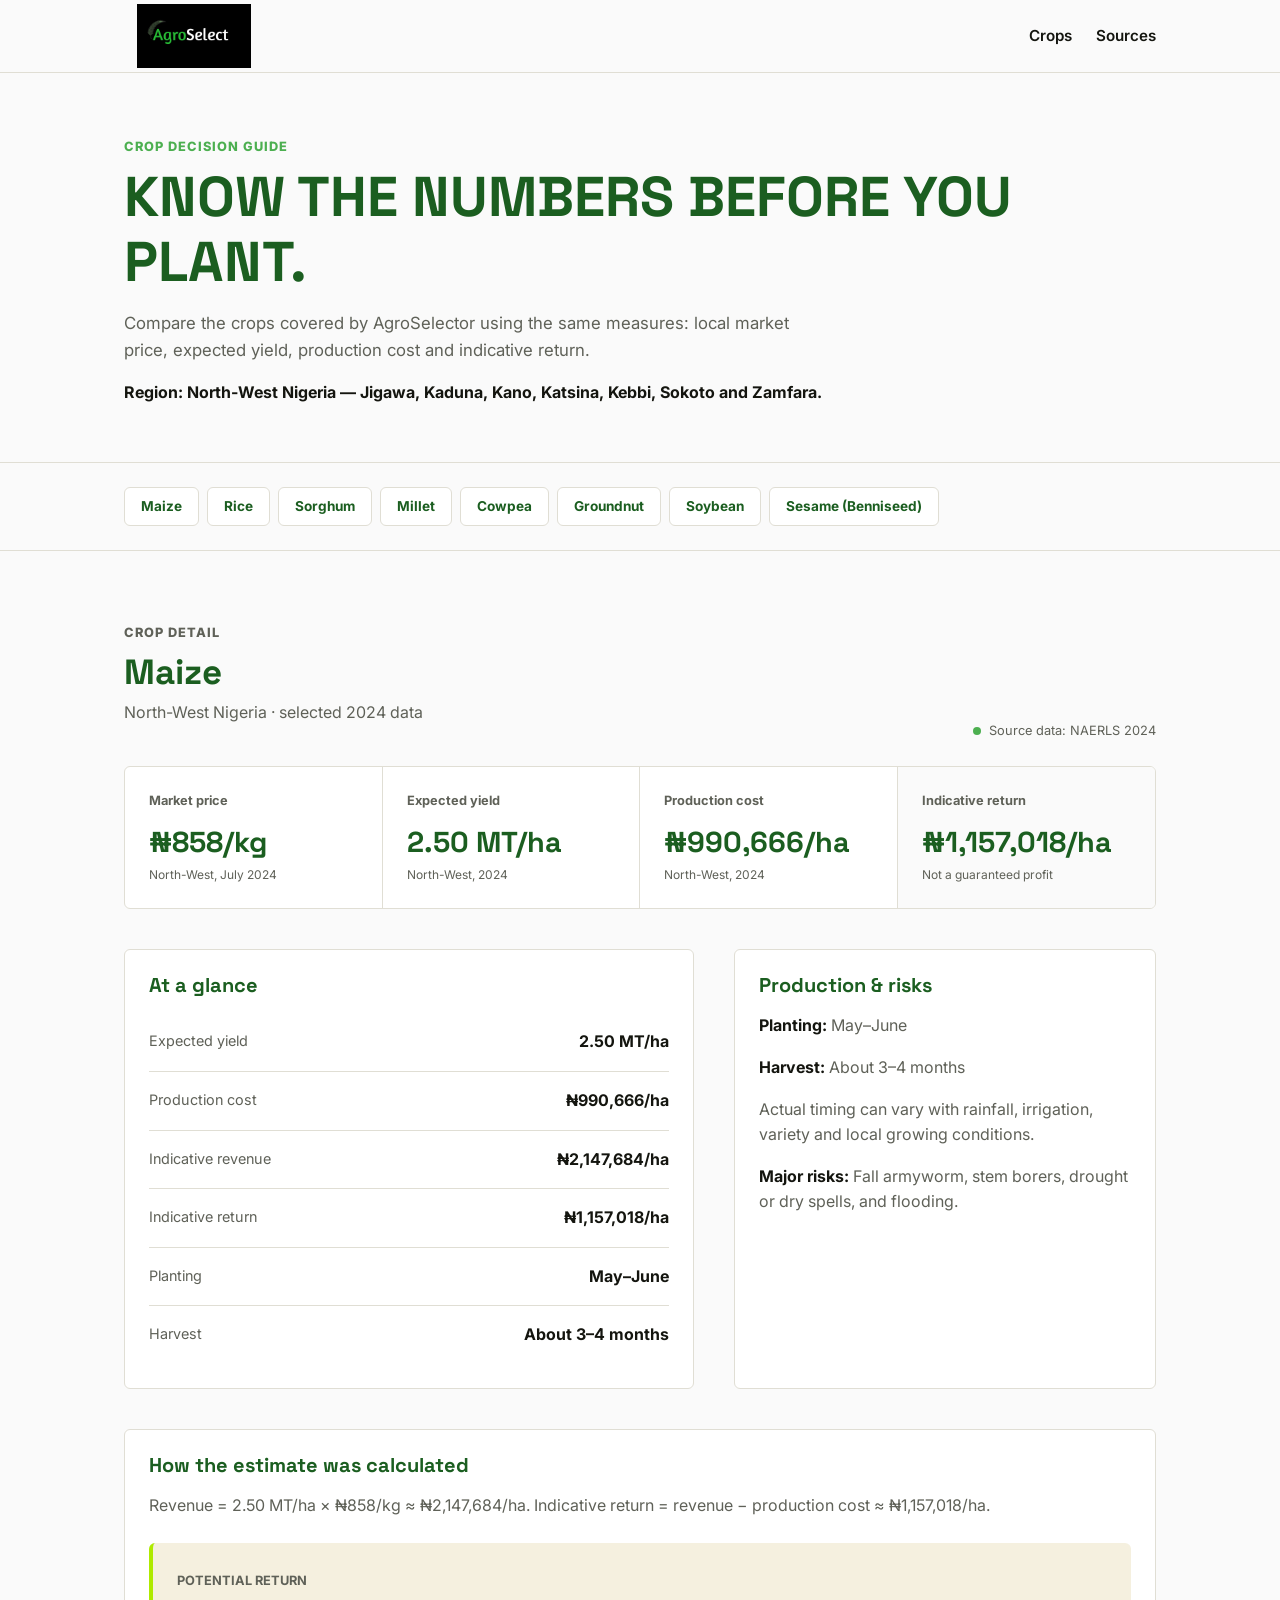
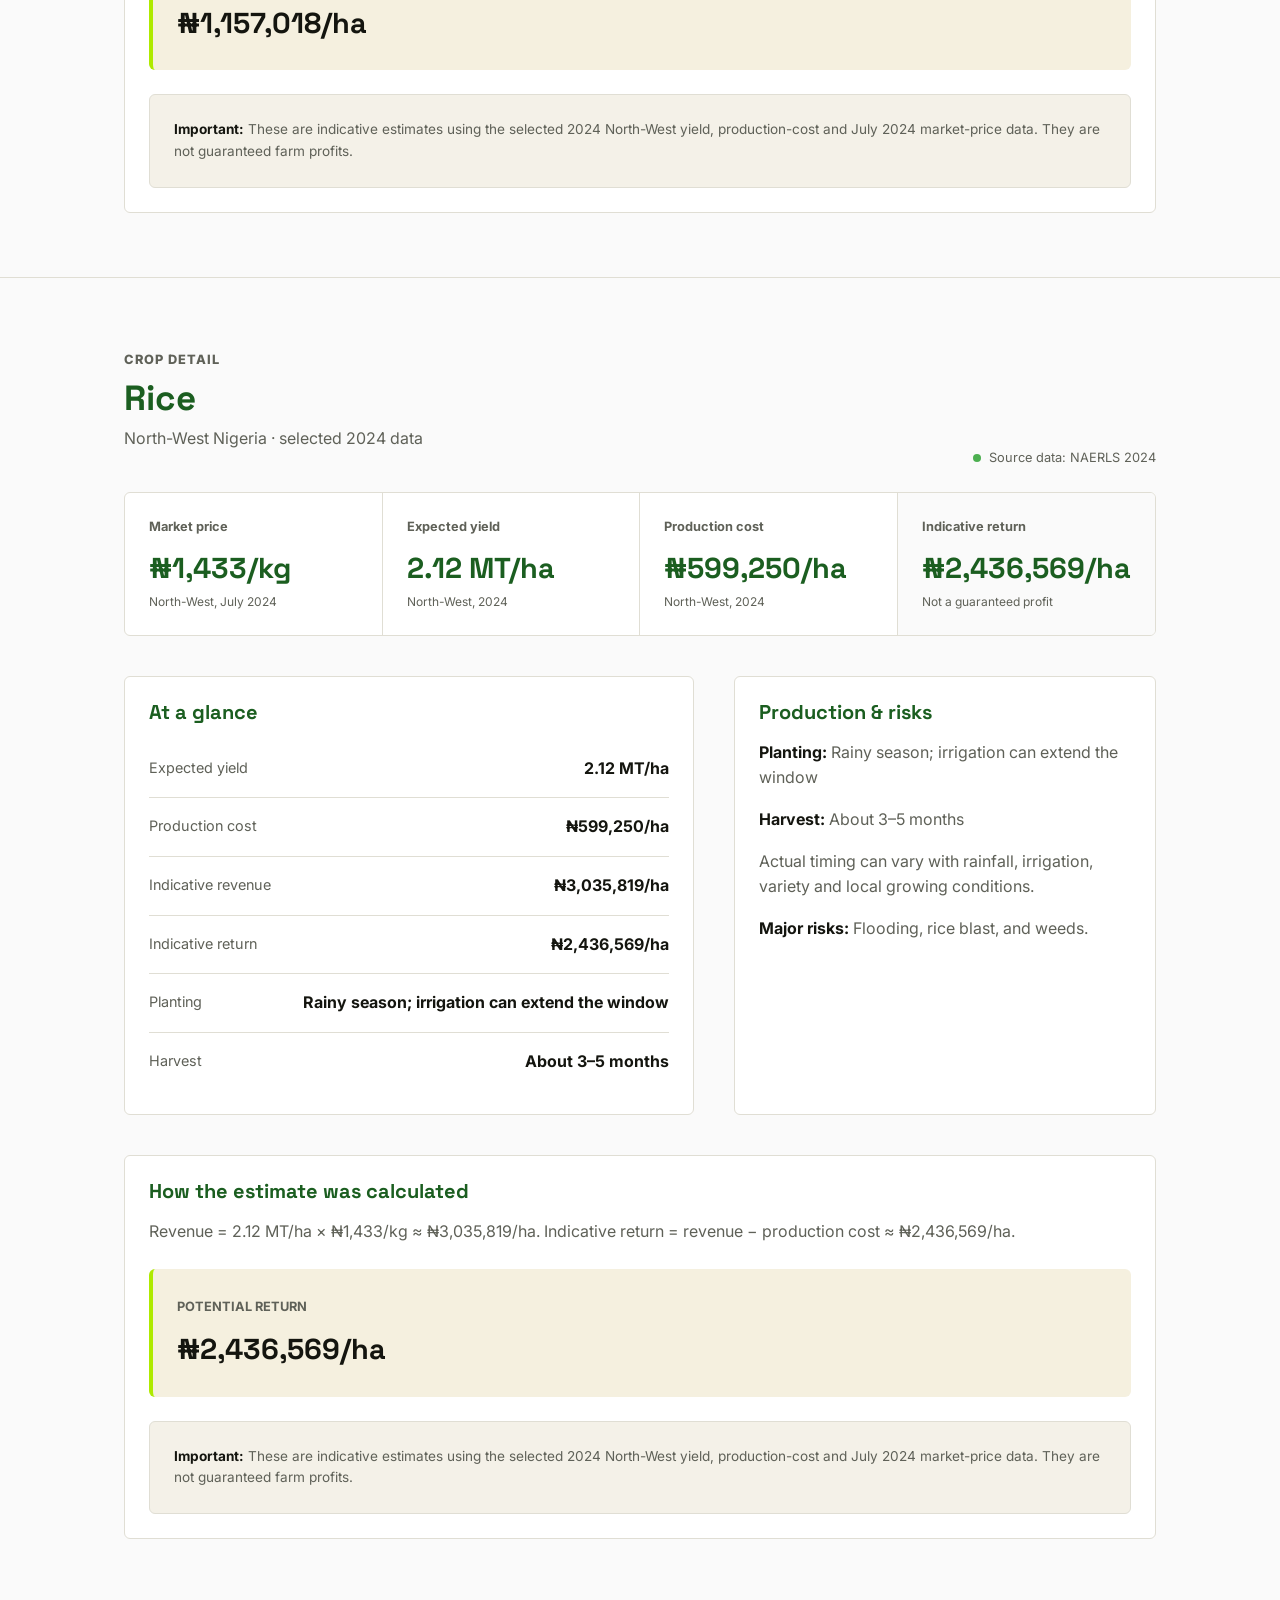
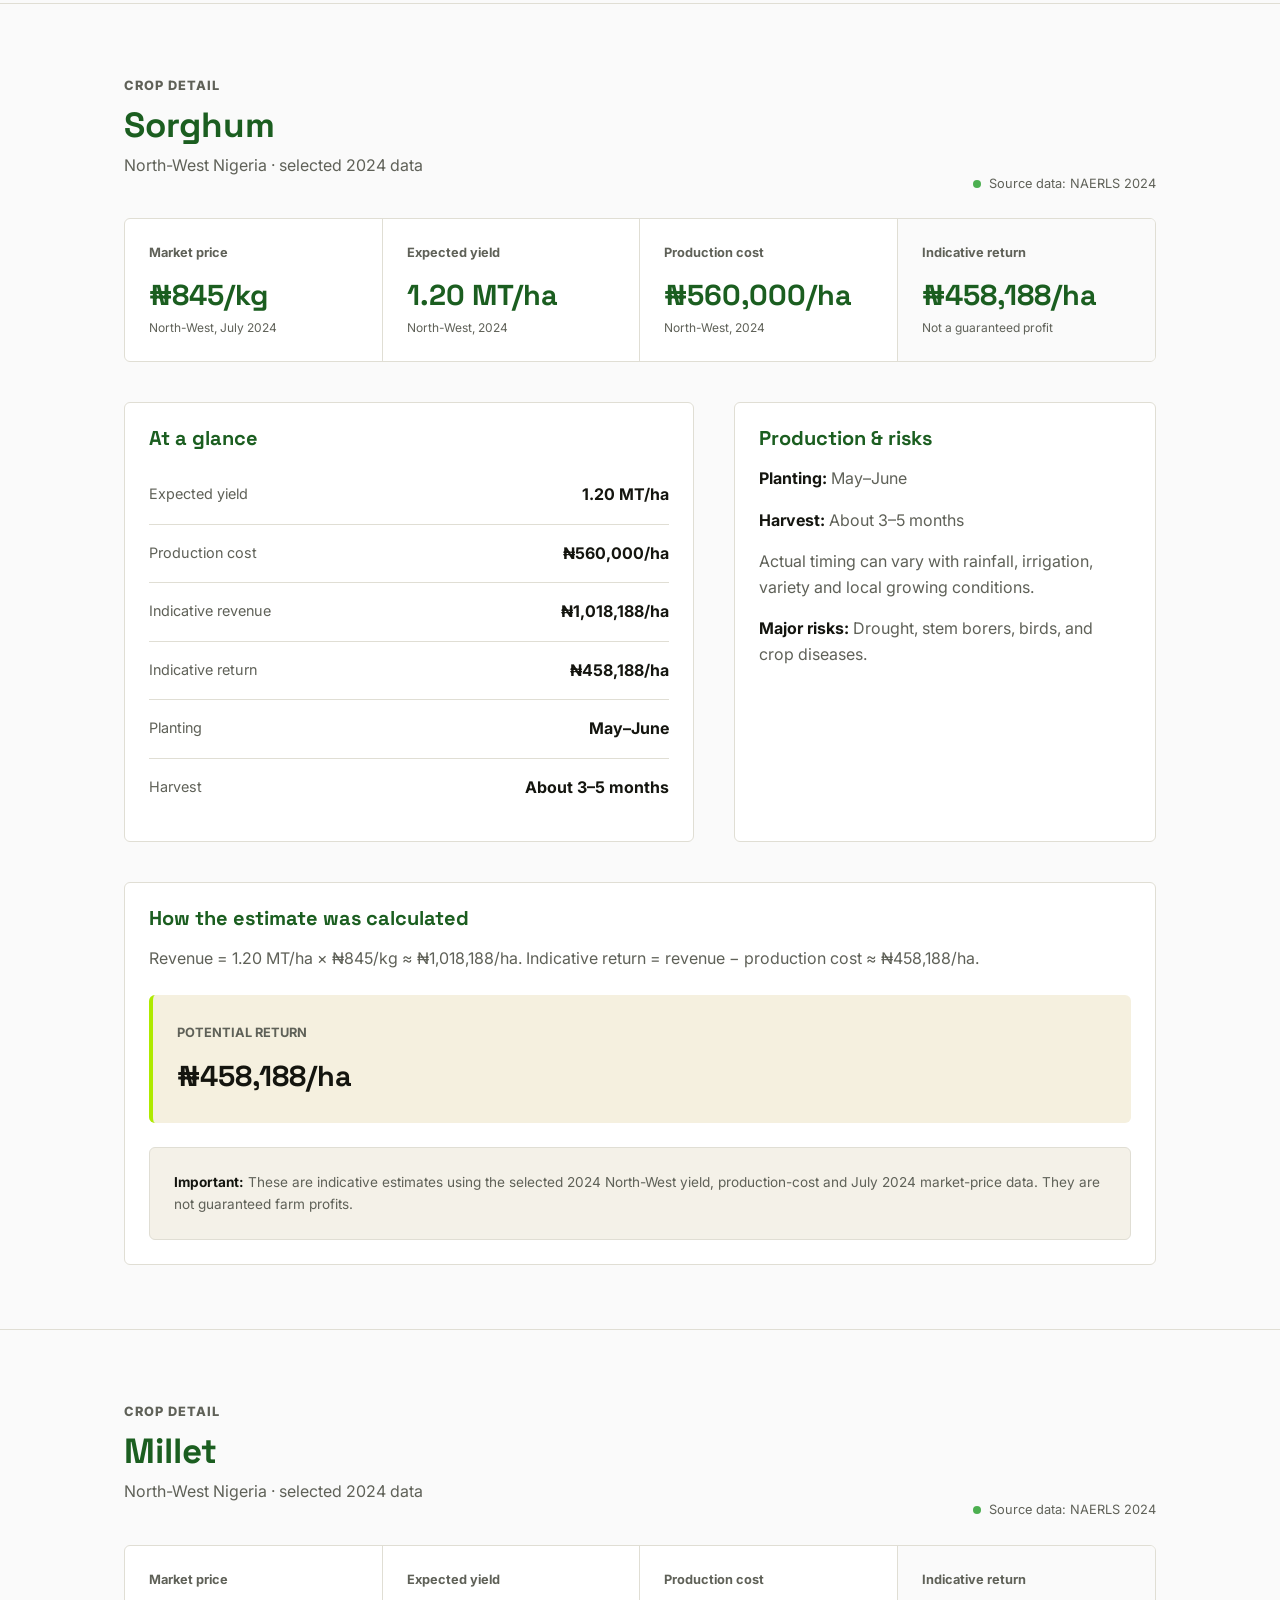
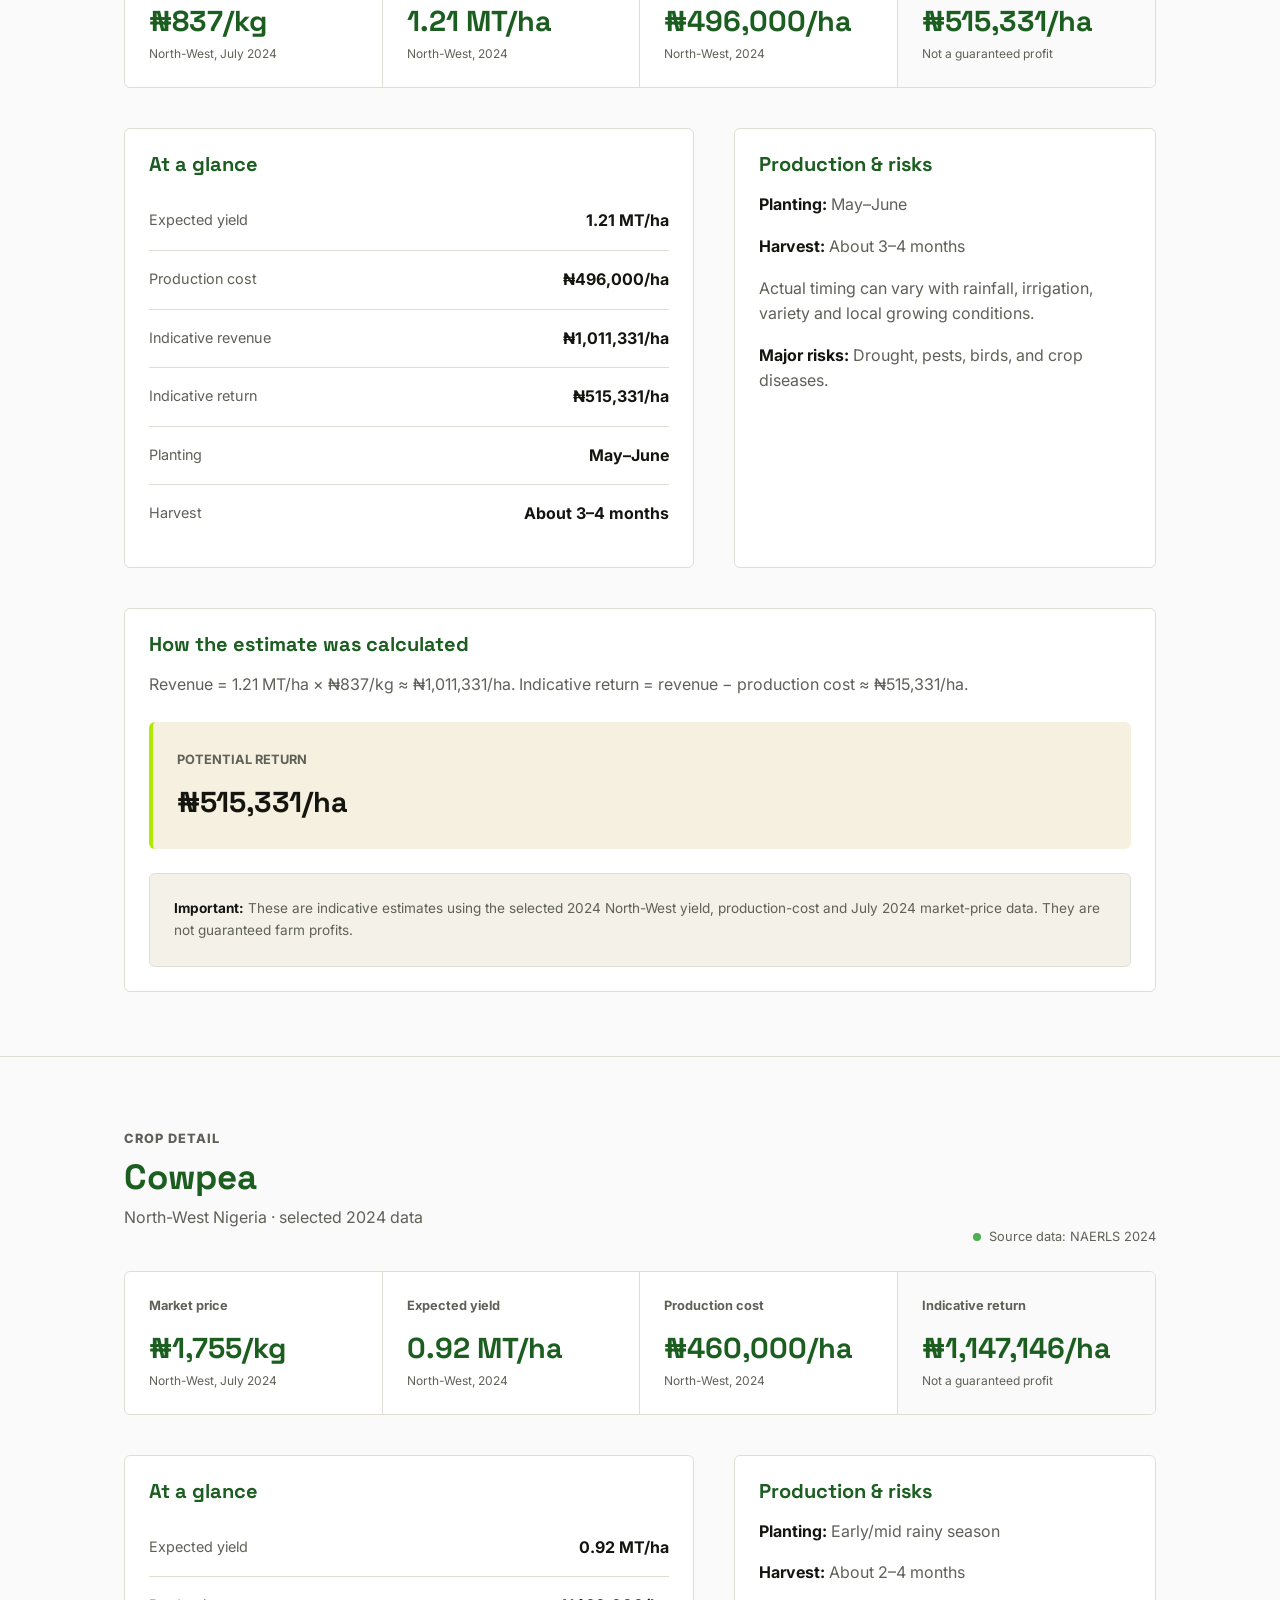
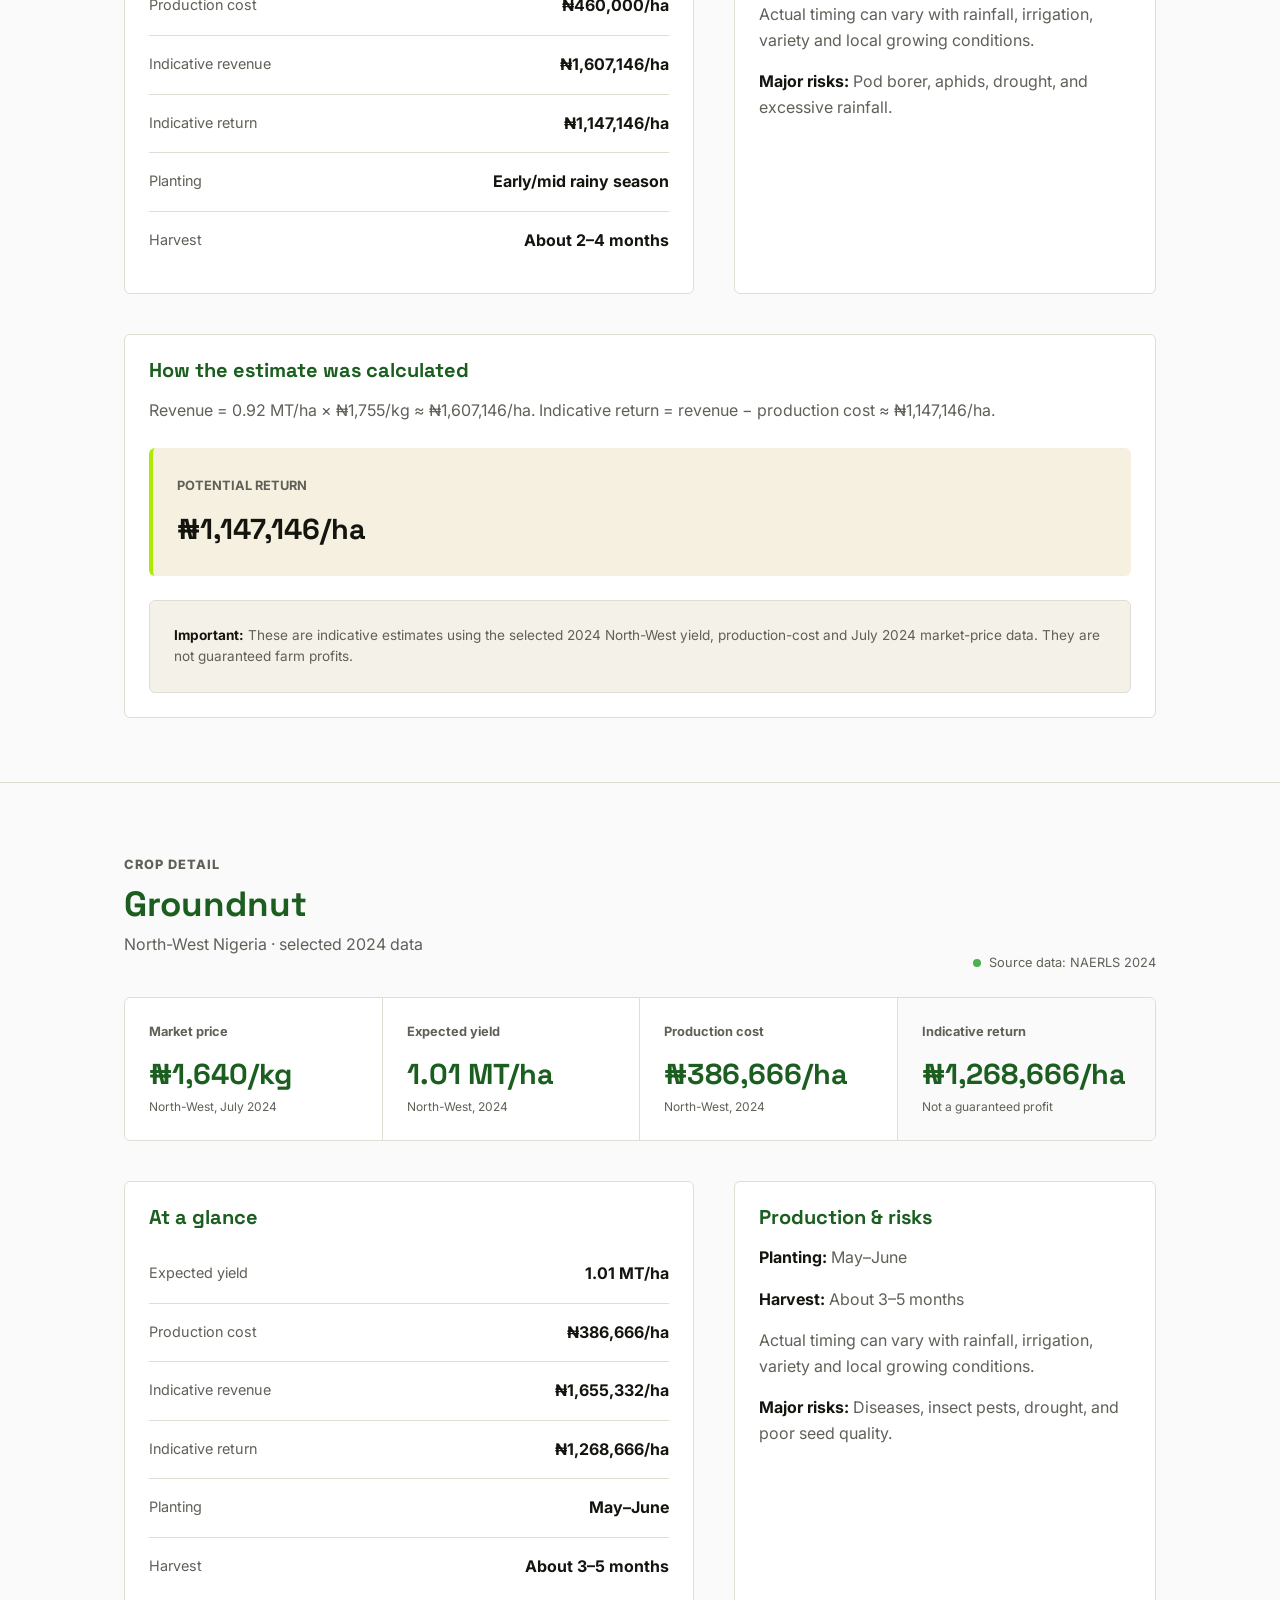
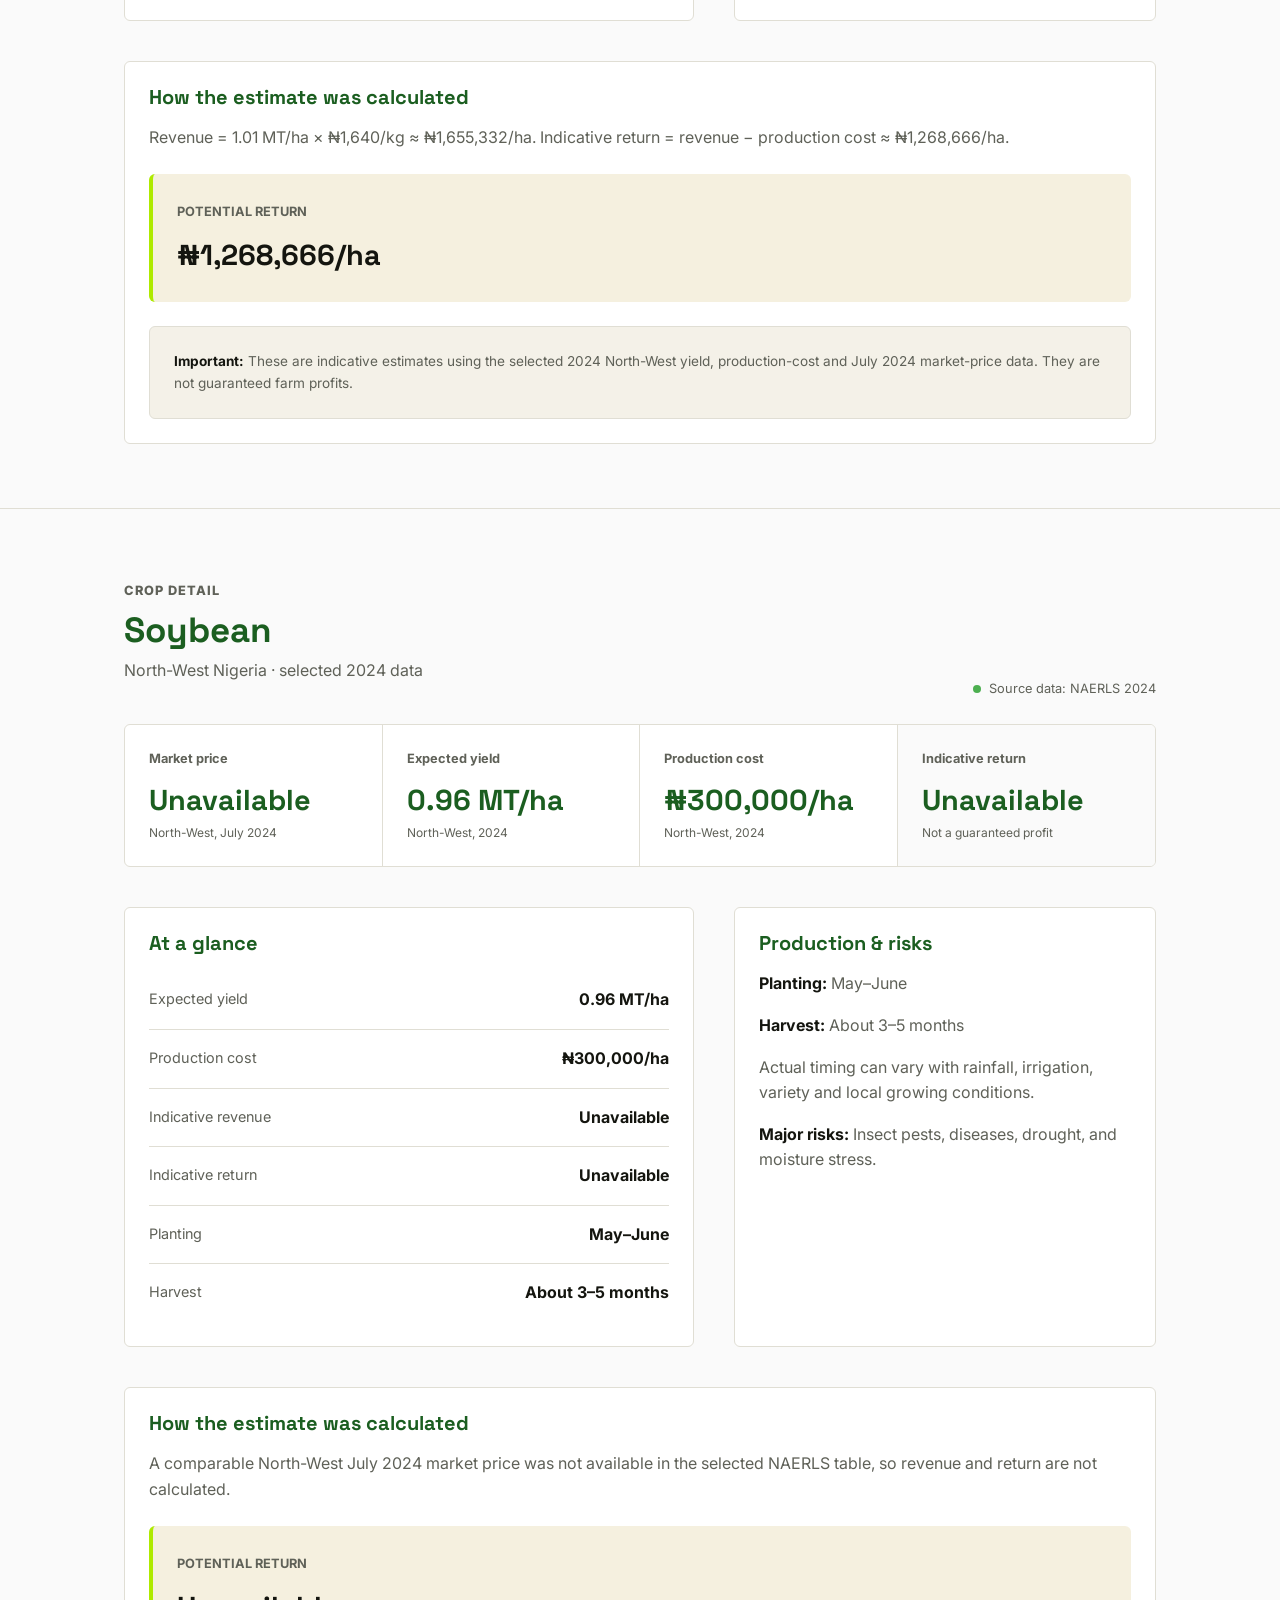
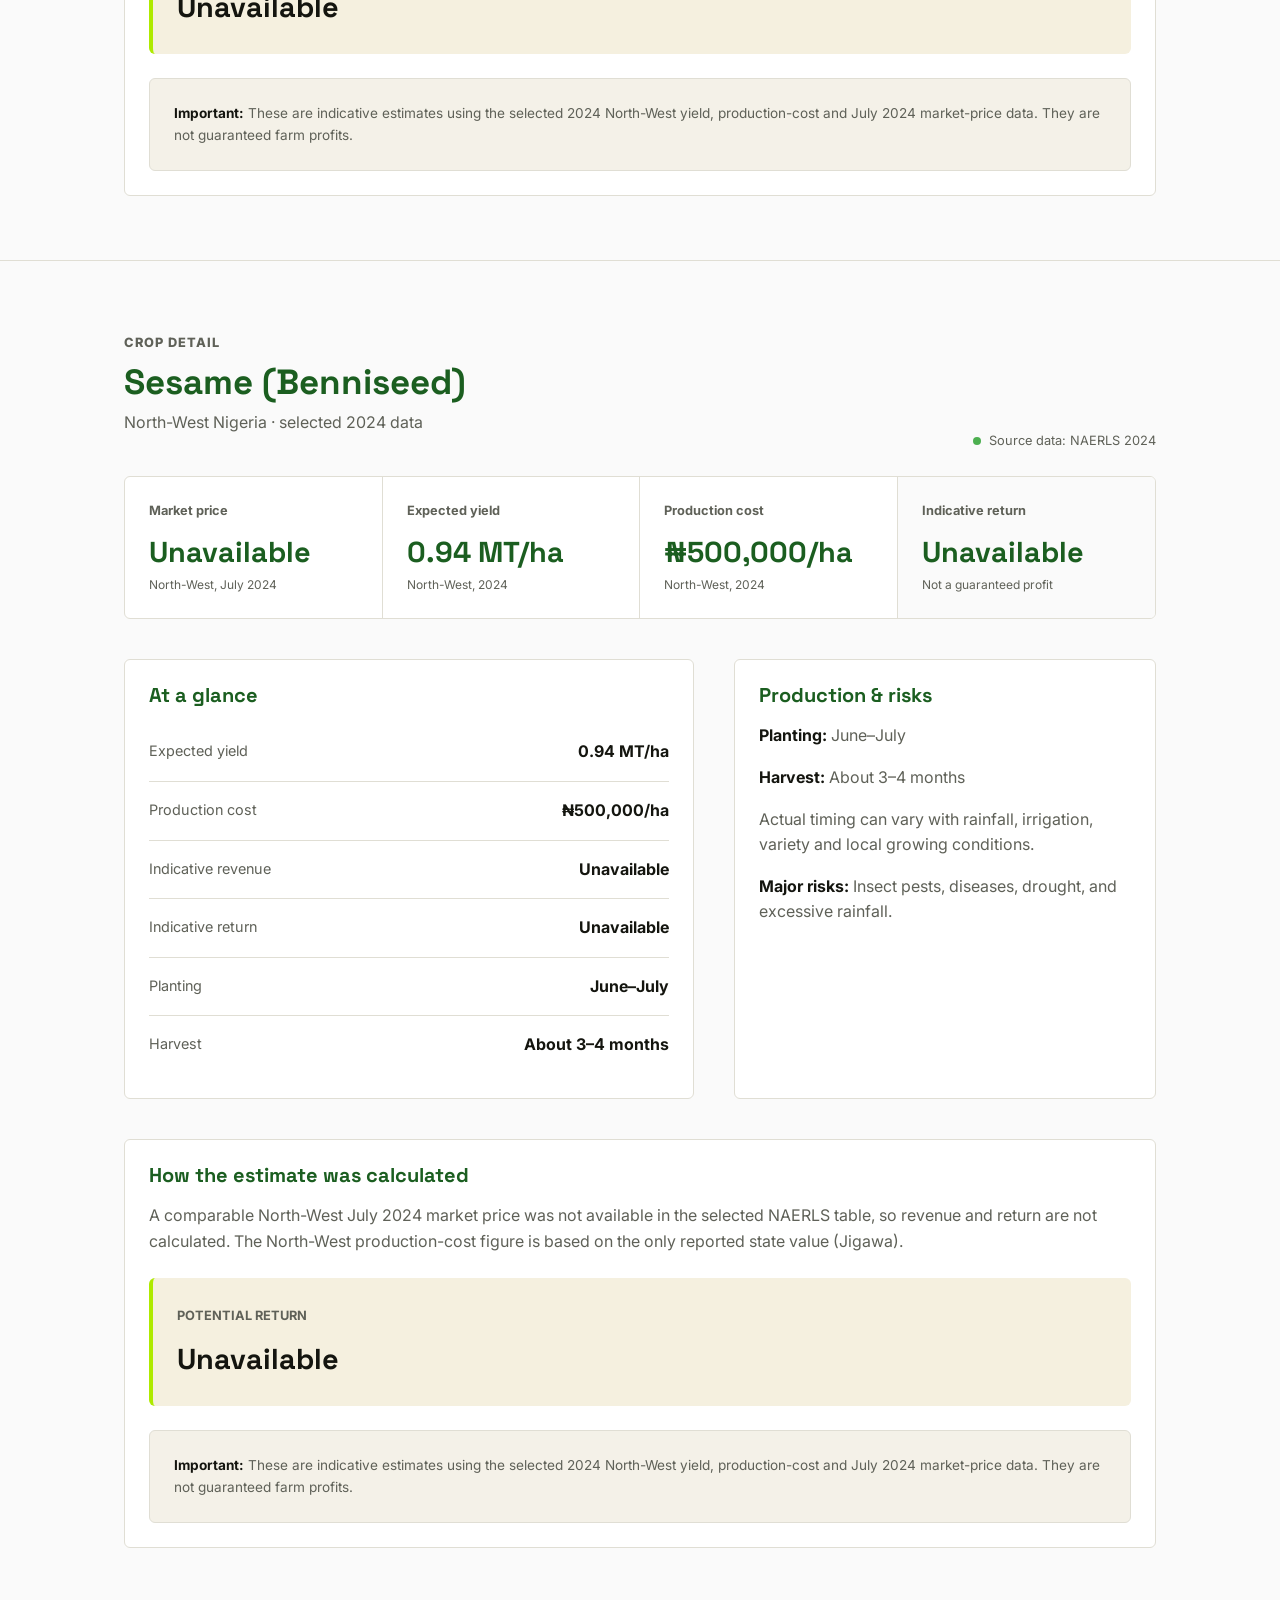
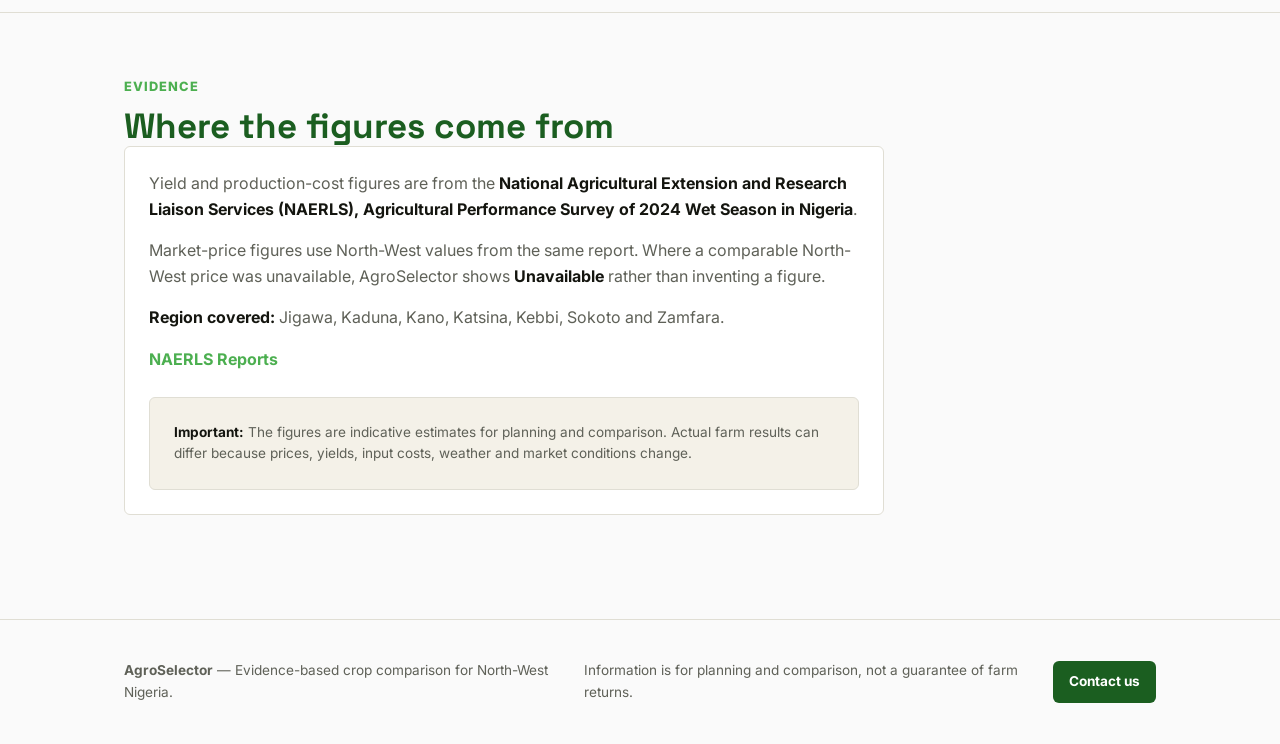
==== commit 9fe65dff: "Add footer contact button" ====
--- a/agroselector-crop-details.html
+++ b/agroselector-crop-details.html
@@ -651,6 +651,7 @@
   <div class="wrap footer-inner">
     <p><strong>AgroSelector</strong> — Evidence-based crop comparison for North-West Nigeria.</p>
     <p>Information is for planning and comparison, not a guarantee of farm returns.</p>
+    <a class="footer-contact" href="index.html">Contact us</a>
   </div>
 </footer>
 
--- a/agroselector-detail.css
+++ b/agroselector-detail.css
@@ -189,6 +189,12 @@
   display:flex;justify-content:space-between;align-items:center;gap:var(--s3);
 }
 .footer-inner p{margin:0}
+.footer-contact{
+  display:inline-block;padding:.65rem 1rem;
+  background:var(--brand-dark);border-radius:var(--radius);
+  color:white;font-weight:700;text-decoration:none;white-space:nowrap;
+}
+.footer-contact:hover{background:var(--brand);color:white}
 
 @media(max-width:800px){
   .nav-links{display:none}
